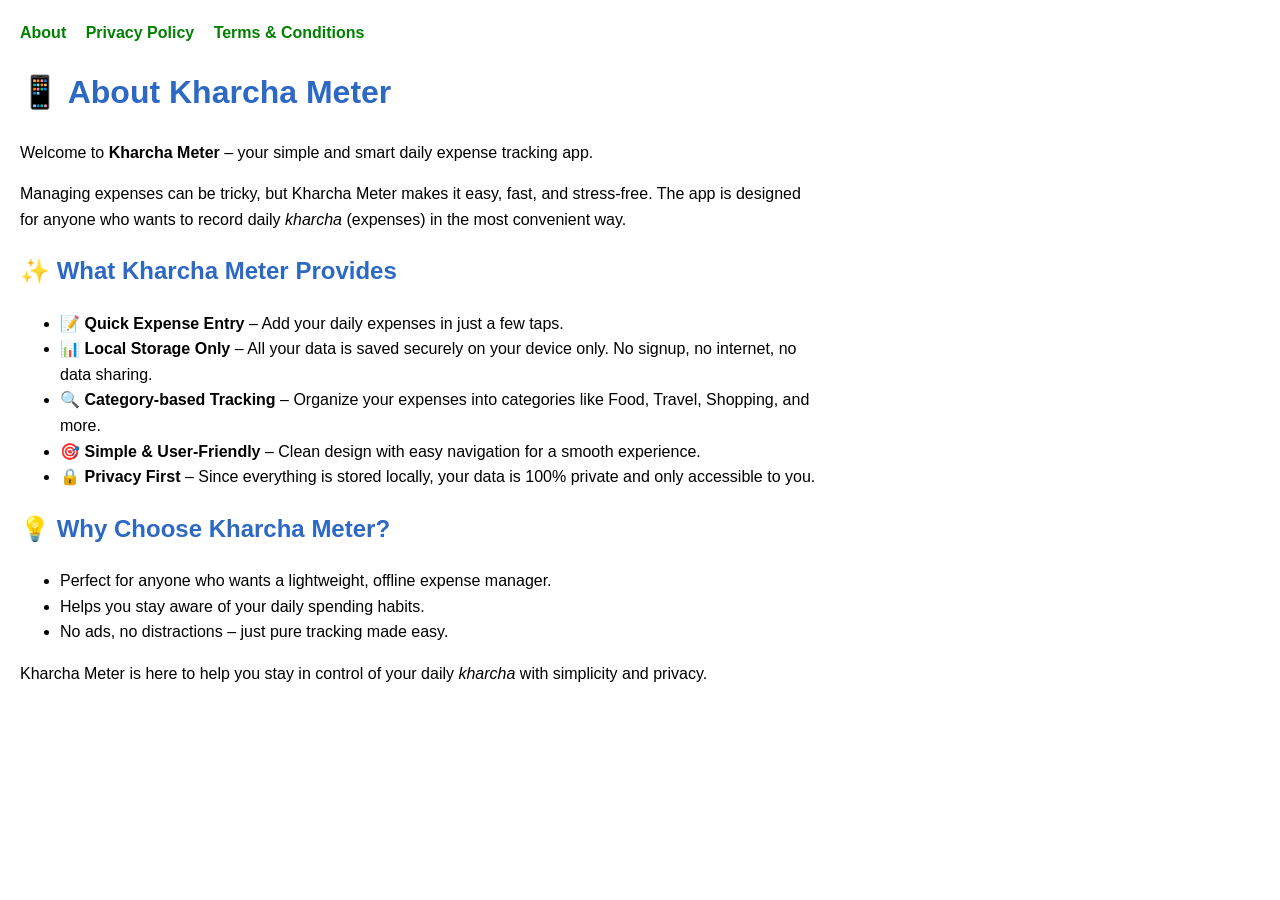
==== index.html @ 0d36315b "Create index.html add content" ====
<!DOCTYPE html>
<html lang="en">
<head>
  <meta charset="UTF-8">
  <meta name="viewport" content="width=device-width, initial-scale=1.0">
  <title>About - Kharcha Meter</title>
  <style>
    body { font-family: Arial, sans-serif; line-height: 1.6; margin: 20px; max-width: 800px; }
    h1, h2, h3 { color: #2D68C4; }
    nav a { margin-right: 15px; text-decoration: none; color: #008000; font-weight: bold; }
    nav a:hover { text-decoration: underline; }
  </style>
</head>
<body>
  <nav>
    <a href="index.html">About</a>
    <a href="privacy-policy.html">Privacy Policy</a>
    <a href="terms-and-conditions.html">Terms & Conditions</a>
  </nav>

  <h1>📱 About Kharcha Meter</h1>
  <p>Welcome to <b>Kharcha Meter</b> – your simple and smart daily expense tracking app.</p>
  <p>Managing expenses can be tricky, but Kharcha Meter makes it easy, fast, and stress-free. 
  The app is designed for anyone who wants to record daily <i>kharcha</i> (expenses) in the most convenient way.</p>

  <h2>✨ What Kharcha Meter Provides</h2>
  <ul>
    <li>📝 <b>Quick Expense Entry</b> – Add your daily expenses in just a few taps.</li>
    <li>📊 <b>Local Storage Only</b> – All your data is saved securely on your device only. No signup, no internet, no data sharing.</li>
    <li>🔍 <b>Category-based Tracking</b> – Organize your expenses into categories like Food, Travel, Shopping, and more.</li>
    <li>🎯 <b>Simple & User-Friendly</b> – Clean design with easy navigation for a smooth experience.</li>
    <li>🔒 <b>Privacy First</b> – Since everything is stored locally, your data is 100% private and only accessible to you.</li>
  </ul>

  <h2>💡 Why Choose Kharcha Meter?</h2>
  <ul>
    <li>Perfect for anyone who wants a lightweight, offline expense manager.</li>
    <li>Helps you stay aware of your daily spending habits.</li>
    <li>No ads, no distractions – just pure tracking made easy.</li>
  </ul>

  <p>Kharcha Meter is here to help you stay in control of your daily <i>kharcha</i> with simplicity and privacy.</p>
</body>
</html>
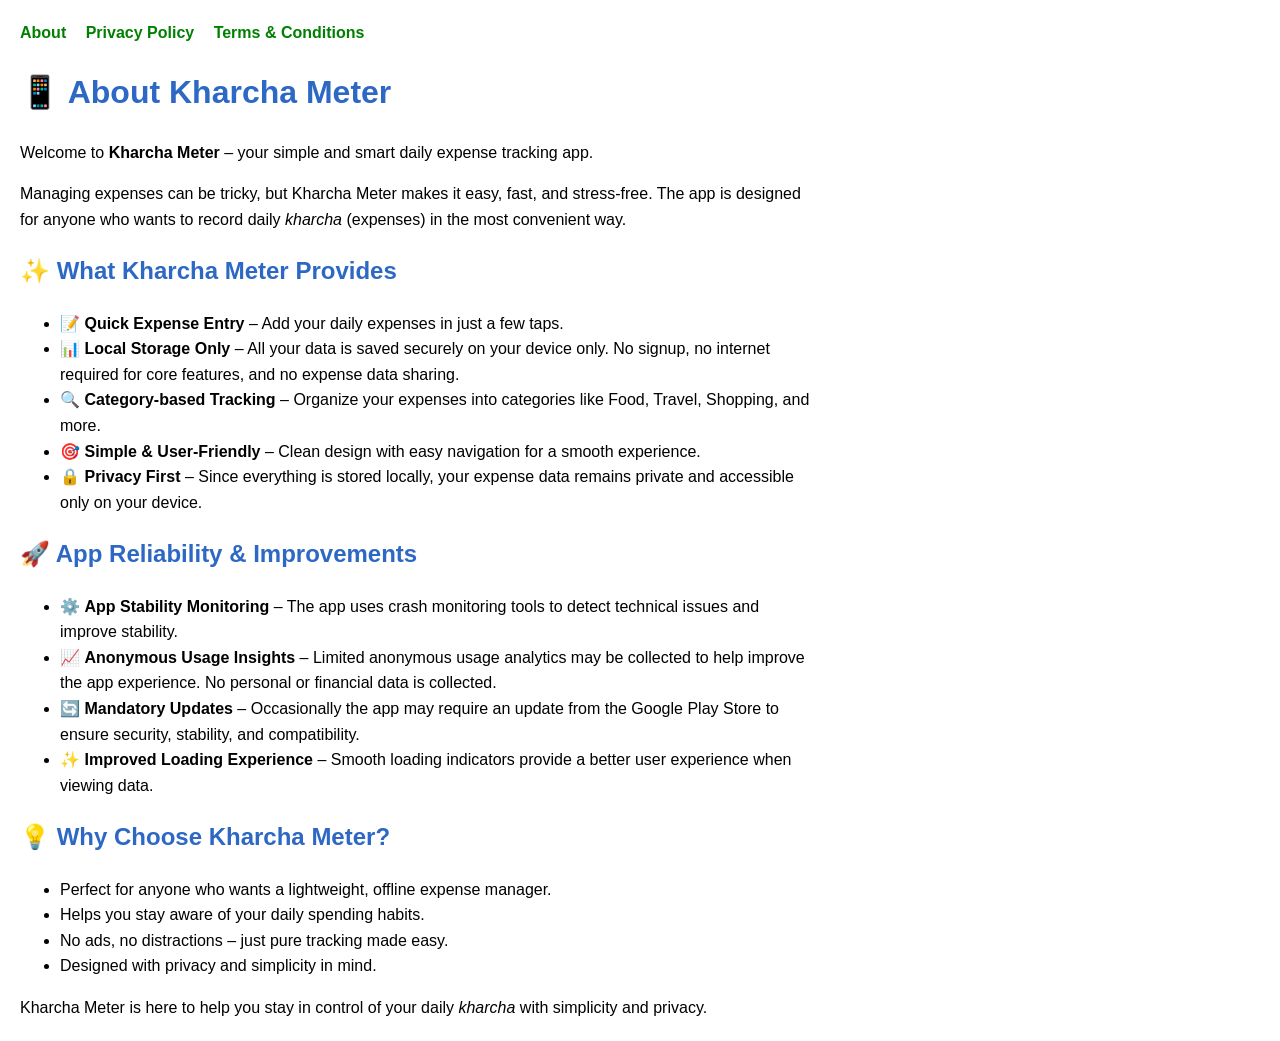
==== commit c68ec9f0: "Update index.html update analytics and monitaring content" ====
--- a/index.html
+++ b/index.html
@@ -26,10 +26,18 @@
   <h2>✨ What Kharcha Meter Provides</h2>
   <ul>
     <li>📝 <b>Quick Expense Entry</b> – Add your daily expenses in just a few taps.</li>
-    <li>📊 <b>Local Storage Only</b> – All your data is saved securely on your device only. No signup, no internet, no data sharing.</li>
+    <li>📊 <b>Local Storage Only</b> – All your data is saved securely on your device only. No signup, no internet required for core features, and no expense data sharing.</li>
     <li>🔍 <b>Category-based Tracking</b> – Organize your expenses into categories like Food, Travel, Shopping, and more.</li>
     <li>🎯 <b>Simple & User-Friendly</b> – Clean design with easy navigation for a smooth experience.</li>
-    <li>🔒 <b>Privacy First</b> – Since everything is stored locally, your data is 100% private and only accessible to you.</li>
+    <li>🔒 <b>Privacy First</b> – Since everything is stored locally, your expense data remains private and accessible only on your device.</li>
+  </ul>
+
+  <h2>🚀 App Reliability & Improvements</h2>
+  <ul>
+    <li>⚙️ <b>App Stability Monitoring</b> – The app uses crash monitoring tools to detect technical issues and improve stability.</li>
+    <li>📈 <b>Anonymous Usage Insights</b> – Limited anonymous usage analytics may be collected to help improve the app experience. No personal or financial data is collected.</li>
+    <li>🔄 <b>Mandatory Updates</b> – Occasionally the app may require an update from the Google Play Store to ensure security, stability, and compatibility.</li>
+    <li>✨ <b>Improved Loading Experience</b> – Smooth loading indicators provide a better user experience when viewing data.</li>
   </ul>
 
   <h2>💡 Why Choose Kharcha Meter?</h2>
@@ -37,6 +45,7 @@
     <li>Perfect for anyone who wants a lightweight, offline expense manager.</li>
     <li>Helps you stay aware of your daily spending habits.</li>
     <li>No ads, no distractions – just pure tracking made easy.</li>
+    <li>Designed with privacy and simplicity in mind.</li>
   </ul>
 
   <p>Kharcha Meter is here to help you stay in control of your daily <i>kharcha</i> with simplicity and privacy.</p>
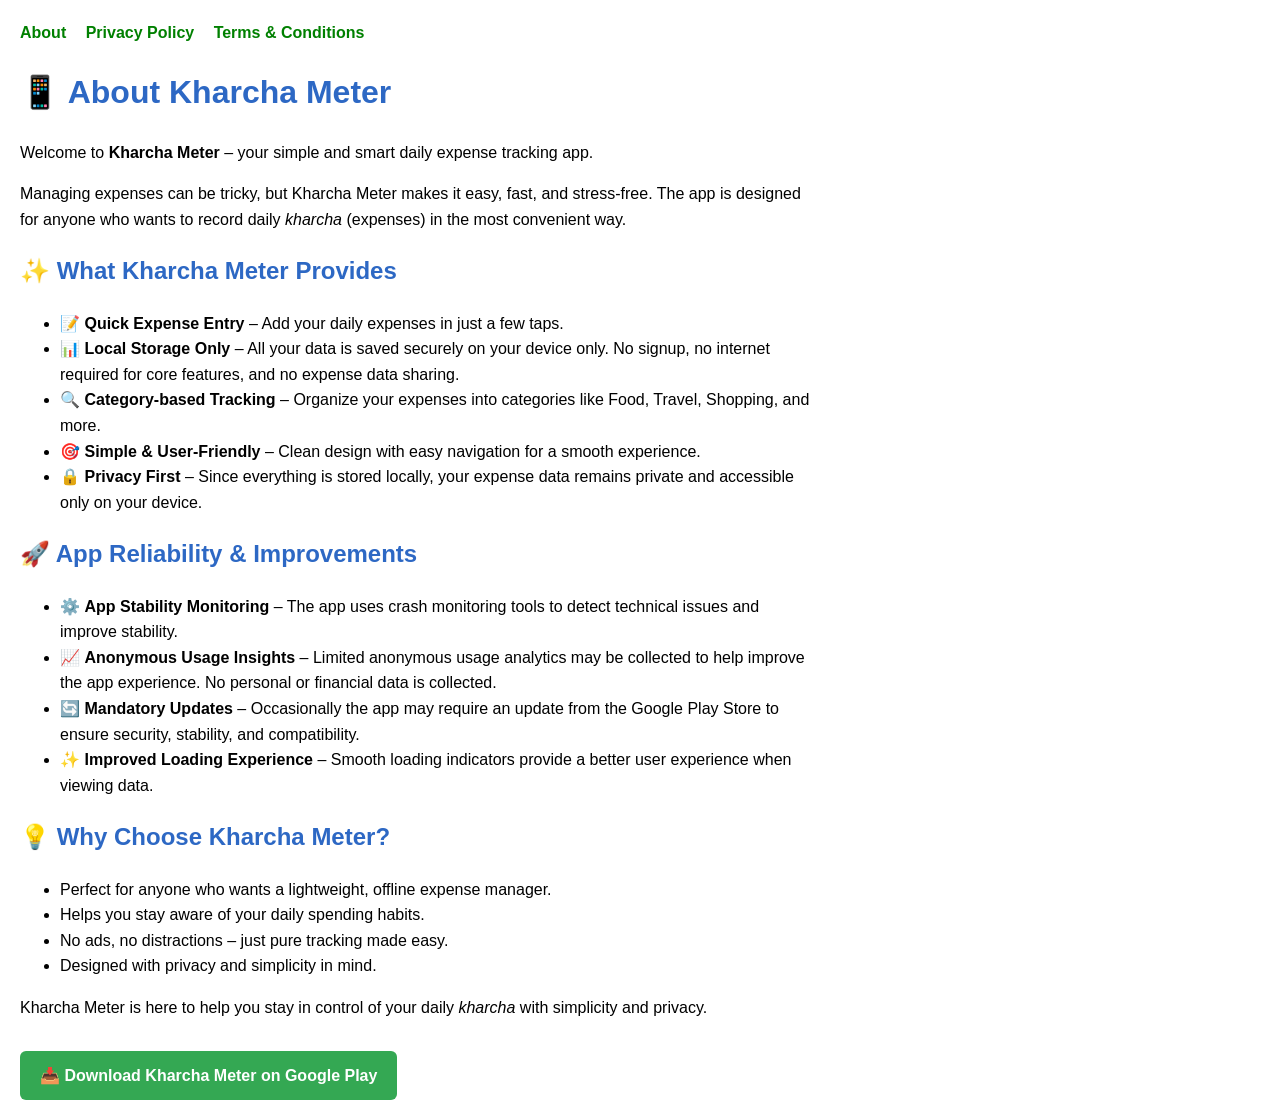
==== commit 9b1211ea: "feat: Add sitemap and enhance `index.html` with comprehensive SEO metadata, a mobile app schema, and" ====
--- a/index.html
+++ b/index.html
@@ -1,16 +1,100 @@
 <!DOCTYPE html>
 <html lang="en">
+
 <head>
   <meta charset="UTF-8">
   <meta name="viewport" content="width=device-width, initial-scale=1.0">
-  <title>About - Kharcha Meter</title>
+
+  <!-- SEO Title -->
+  <title>Kharcha Meter - Simple Daily Expense Tracker App</title>
+
+  <!-- SEO Meta Tags -->
+  <meta name="description"
+    content="Kharcha Meter is a simple and smart daily expense tracker app that helps you manage your kharcha easily. Track expenses offline with a lightweight and privacy-focused money manager.">
+
+  <meta name="keywords"
+    content="expense tracker app, daily expense tracker, kharcha meter, money manager app, offline expense tracker, kharcha tracker, expense manager android">
+
+  <meta name="robots" content="index, follow">
+
+  <!-- Canonical -->
+  <link rel="canonical" href="https://balkrishna-softwares.github.io/kharcha-meter-privacy-policy/index.html">
+
+  <!-- Open Graph (For WhatsApp / Facebook sharing) -->
+  <meta property="og:title" content="Kharcha Meter - Daily Expense Tracker App">
+  <meta property="og:description"
+    content="Track your daily kharcha easily with Kharcha Meter. A simple offline expense manager app designed for privacy and simplicity.">
+  <meta property="og:type" content="website">
+  <meta property="og:url" content="https://balkrishna-softwares.github.io/kharcha-meter-privacy-policy/index.html">
+
+  <!-- Twitter Card -->
+  <meta name="twitter:card" content="summary">
+  <meta name="twitter:title" content="Kharcha Meter - Daily Expense Tracker">
+  <meta name="twitter:description" content="Simple offline expense tracker app to manage daily kharcha easily.">
+
+  <!-- Mobile App Schema (Helps Google understand your app) -->
+  <script type="application/ld+json">
+  {
+    "@context": "https://schema.org",
+    "@type": "MobileApplication",
+    "name": "Kharcha Meter",
+    "applicationCategory": "FinanceApplication",
+    "operatingSystem": "Android",
+    "description": "Kharcha Meter is a simple daily expense tracker app that helps users manage their spending easily with offline storage and privacy-first design.",
+    "offers": {
+      "@type": "Offer",
+      "price": "0",
+      "priceCurrency": "USD"
+    }
+  }
+  </script>
+
   <style>
-    body { font-family: Arial, sans-serif; line-height: 1.6; margin: 20px; max-width: 800px; }
-    h1, h2, h3 { color: #2D68C4; }
-    nav a { margin-right: 15px; text-decoration: none; color: #008000; font-weight: bold; }
-    nav a:hover { text-decoration: underline; }
+    body {
+      font-family: Arial, sans-serif;
+      line-height: 1.6;
+      margin: 20px;
+      max-width: 800px;
+    }
+
+    h1,
+    h2,
+    h3 {
+      color: #2D68C4;
+    }
+
+    nav a {
+      margin-right: 15px;
+      text-decoration: none;
+      color: #008000;
+      font-weight: bold;
+    }
+
+    nav a:hover {
+      text-decoration: underline;
+    }
+
+    .download-section {
+      margin-top: 30px;
+    }
+
+    .playstore-btn {
+      display: inline-block;
+      background-color: #34A853;
+      color: white;
+      padding: 12px 20px;
+      font-size: 16px;
+      font-weight: bold;
+      text-decoration: none;
+      border-radius: 6px;
+    }
+
+    .playstore-btn:hover {
+      background-color: #2c8e46;
+    }
   </style>
 </head>
+
 <body>
   <nav>
     <a href="index.html">About</a>
@@ -19,25 +103,33 @@
   </nav>
 
   <h1>📱 About Kharcha Meter</h1>
+
   <p>Welcome to <b>Kharcha Meter</b> – your simple and smart daily expense tracking app.</p>
-  <p>Managing expenses can be tricky, but Kharcha Meter makes it easy, fast, and stress-free. 
-  The app is designed for anyone who wants to record daily <i>kharcha</i> (expenses) in the most convenient way.</p>
+  <p>Managing expenses can be tricky, but Kharcha Meter makes it easy, fast, and stress-free.
+    The app is designed for anyone who wants to record daily <i>kharcha</i> (expenses) in the most convenient way.</p>
 
   <h2>✨ What Kharcha Meter Provides</h2>
   <ul>
     <li>📝 <b>Quick Expense Entry</b> – Add your daily expenses in just a few taps.</li>
-    <li>📊 <b>Local Storage Only</b> – All your data is saved securely on your device only. No signup, no internet required for core features, and no expense data sharing.</li>
-    <li>🔍 <b>Category-based Tracking</b> – Organize your expenses into categories like Food, Travel, Shopping, and more.</li>
+    <li>📊 <b>Local Storage Only</b> – All your data is saved securely on your device only. No signup, no internet
+      required for core features, and no expense data sharing.</li>
+    <li>🔍 <b>Category-based Tracking</b> – Organize your expenses into categories like Food, Travel, Shopping, and
+      more.</li>
     <li>🎯 <b>Simple & User-Friendly</b> – Clean design with easy navigation for a smooth experience.</li>
-    <li>🔒 <b>Privacy First</b> – Since everything is stored locally, your expense data remains private and accessible only on your device.</li>
+    <li>🔒 <b>Privacy First</b> – Since everything is stored locally, your expense data remains private and accessible
+      only on your device.</li>
   </ul>
 
   <h2>🚀 App Reliability & Improvements</h2>
   <ul>
-    <li>⚙️ <b>App Stability Monitoring</b> – The app uses crash monitoring tools to detect technical issues and improve stability.</li>
-    <li>📈 <b>Anonymous Usage Insights</b> – Limited anonymous usage analytics may be collected to help improve the app experience. No personal or financial data is collected.</li>
-    <li>🔄 <b>Mandatory Updates</b> – Occasionally the app may require an update from the Google Play Store to ensure security, stability, and compatibility.</li>
-    <li>✨ <b>Improved Loading Experience</b> – Smooth loading indicators provide a better user experience when viewing data.</li>
+    <li>⚙️ <b>App Stability Monitoring</b> – The app uses crash monitoring tools to detect technical issues and improve
+      stability.</li>
+    <li>📈 <b>Anonymous Usage Insights</b> – Limited anonymous usage analytics may be collected to help improve the app
+      experience. No personal or financial data is collected.</li>
+    <li>🔄 <b>Mandatory Updates</b> – Occasionally the app may require an update from the Google Play Store to ensure
+      security, stability, and compatibility.</li>
+    <li>✨ <b>Improved Loading Experience</b> – Smooth loading indicators provide a better user experience when viewing
+      data.</li>
   </ul>
 
   <h2>💡 Why Choose Kharcha Meter?</h2>
@@ -49,5 +141,13 @@
   </ul>
 
   <p>Kharcha Meter is here to help you stay in control of your daily <i>kharcha</i> with simplicity and privacy.</p>
+
+  <div class="download-section">
+    <a href="https://play.google.com/store/apps/details?id=com.kharchameter.balkrishna" target="_blank"
+      class="playstore-btn">
+      📥 Download Kharcha Meter on Google Play
+    </a>
+  </div>
 </body>
-</html>
+
+</html>
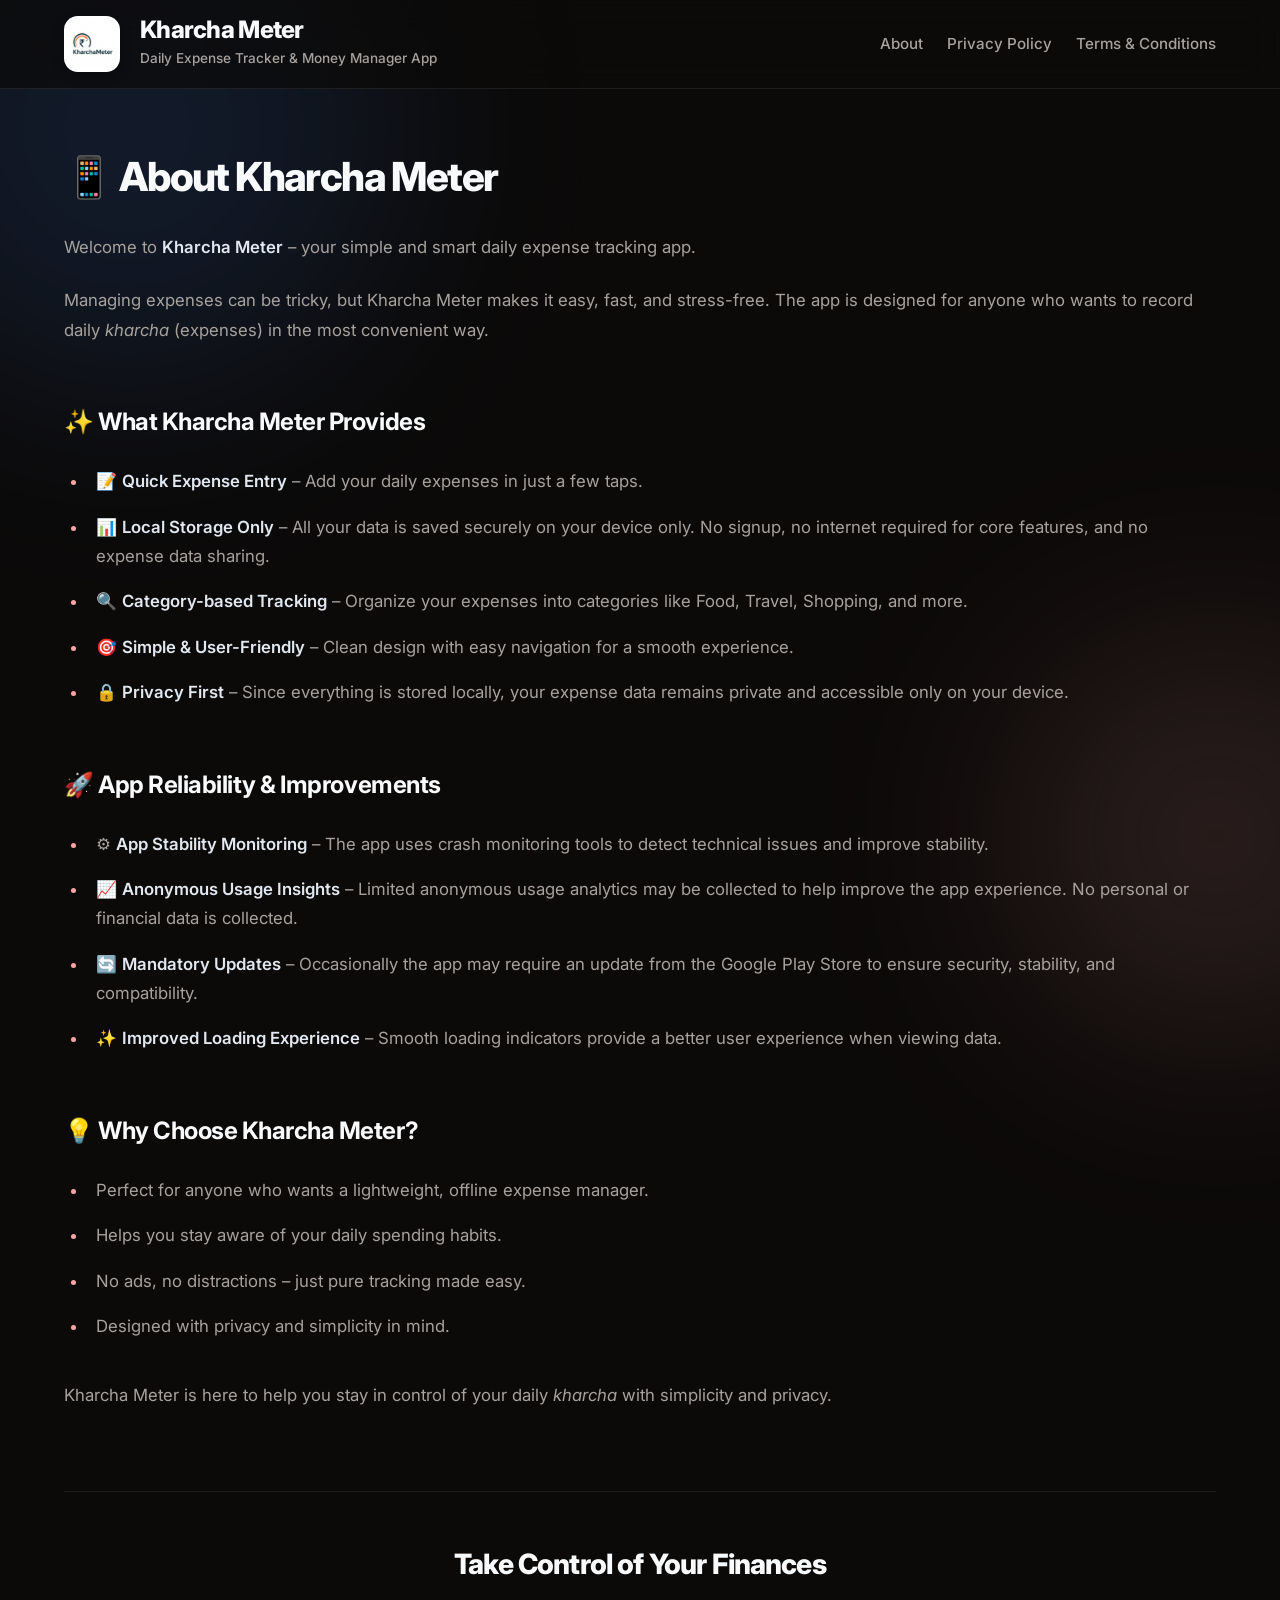
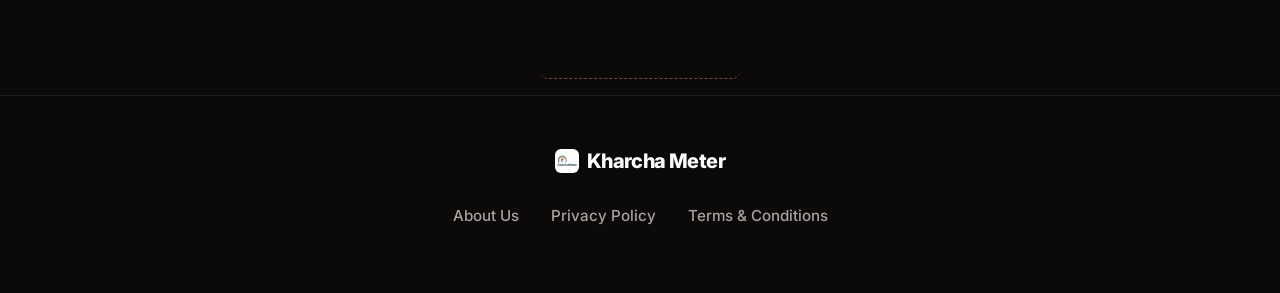
==== commit 59110820: "feat: Implement a modern, responsive website design with external CSS, a new header/footer, app logo" ====
--- a/index.html
+++ b/index.html
@@ -49,58 +49,38 @@
   }
   </script>
 
-  <style>
-    body {
-      font-family: Arial, sans-serif;
-      line-height: 1.6;
-      margin: 20px;
-      max-width: 800px;
-    }
-
-    h1,
-    h2,
-    h3 {
-      color: #2D68C4;
-    }
-
-    nav a {
-      margin-right: 15px;
-      text-decoration: none;
-      color: #008000;
-      font-weight: bold;
-    }
-
-    nav a:hover {
-      text-decoration: underline;
-    }
-
-    .download-section {
-      margin-top: 30px;
-    }
-
-    .playstore-btn {
-      display: inline-block;
-      background-color: #34A853;
-      color: white;
-      padding: 12px 20px;
-      font-size: 16px;
-      font-weight: bold;
-      text-decoration: none;
-      border-radius: 6px;
-    }
-
-    .playstore-btn:hover {
-      background-color: #2c8e46;
-    }
-  </style>
+  <link rel="preconnect" href="https://fonts.googleapis.com">
+  <link rel="preconnect" href="https://fonts.gstatic.com" crossorigin>
+  <link href="https://fonts.googleapis.com/css2?family=Inter:wght@400;500;600;700&display=swap" rel="stylesheet">
+  <link rel="icon" type="image/png" href="assets/app-logo.png">
+  <link rel="stylesheet" href="css/styles.css">
 </head>
 
 <body>
-  <nav>
-    <a href="index.html">About</a>
-    <a href="privacy-policy.html">Privacy Policy</a>
-    <a href="terms-and-conditions.html">Terms & Conditions</a>
-  </nav>
+  <header class="app-header">
+    <div class="header-container">
+      <div class="header-logo-section">
+        <img src="assets/app-logo.png" alt="Kharcha Meter Logo" class="app-logo">
+        <div class="header-text">
+          <div class="app-title">Kharcha Meter</div>
+          <div class="app-subtitle">Daily Expense Tracker & Money Manager App</div>
+        </div>
+      </div>
+      <div class="menu-toggle" onclick="this.classList.toggle('active'); document.querySelector('.header-nav').classList.toggle('active')">
+        <span></span>
+        <span></span>
+        <span></span>
+      </div>
+      <nav class="header-nav">
+        <a href="index.html">About</a>
+        <a href="privacy-policy.html">Privacy Policy</a>
+        <a href="terms-and-conditions.html">Terms & Conditions</a>
+      </nav>
+    </div>
+  </header>
+
+  <main class="main-content">
+    <div class="legal-content">
 
   <h1>📱 About Kharcha Meter</h1>
 
@@ -148,6 +128,19 @@
       📥 Download Kharcha Meter on Google Play
     </a>
   </div>
+    </div>
+  </main>
+
+  <footer class="app-footer">
+    <div class="footer-container">
+      <div class="footer-brand">Kharcha Meter</div>
+      <div class="footer-links">
+        <a href="index.html">About Us</a>
+        <a href="privacy-policy.html">Privacy Policy</a>
+        <a href="terms-and-conditions.html">Terms & Conditions</a>
+      </div>
+    </div>
+  </footer>
 </body>
 
 </html>
--- a/css/styles.css
+++ b/css/styles.css
@@ -0,0 +1,475 @@
+/* Base Reset */
+* {
+  box-sizing: border-box;
+  margin: 0;
+  padding: 0;
+}
+
+:root {
+  --bg-color: #0c0a09; /* Very deep charcoal/black */
+  --card-bg: #1c1917; /* Slightly lighter than bg */
+  --card-border: rgba(255, 255, 255, 0.08); /* Faint glow border */
+  --text-primary: #f8fafc;
+  --text-secondary: #a8a29e;
+  --accent-color: #fca5a5; /* Soft peach/coral, like paisa-tracker */
+  --accent-hover: #f87171;
+  
+  --font-family: 'Inter', system-ui, -apple-system, sans-serif;
+}
+
+body {
+  font-family: var(--font-family);
+  background-color: var(--bg-color);
+  color: var(--text-primary);
+  line-height: 1.75; /* Generous line height for readability */
+  -webkit-font-smoothing: antialiased;
+  min-height: 100vh;
+  position: relative;
+  overflow-x: hidden;
+}
+
+/* Subtle glowing background orbs to mimic paisa-tracker's depth */
+body::before, body::after {
+  content: "";
+  position: fixed;
+  border-radius: 50%;
+  filter: blur(120px);
+  z-index: -1;
+  pointer-events: none;
+  opacity: 0.15;
+}
+
+body::before {
+  top: -10vw;
+  left: -10vw;
+  width: 40vw;
+  height: 40vw;
+  background-color: #3b82f6; /* Soft blue glow */
+}
+
+body::after {
+  bottom: -10vw;
+  right: -10vw;
+  width: 30vw;
+  height: 30vw;
+  background-color: var(--accent-color); /* Peach glow */
+}
+
+
+/* Header - Modern Glassmorphism */
+.app-header {
+  background-color: rgba(12, 10, 9, 0.7);
+  backdrop-filter: blur(16px);
+  -webkit-backdrop-filter: blur(16px);
+  border-bottom: 1px solid var(--card-border);
+  padding: 1rem 0;
+  position: sticky;
+  top: 0;
+  z-index: 100;
+}
+
+.header-container {
+  max-width: 1200px;
+  margin: 0 auto;
+  padding: 0 1.5rem;
+  display: flex;
+  align-items: center;
+  justify-content: space-between; /* Space out logo and nav */
+}
+
+.header-logo-section {
+  display: flex;
+  align-items: center;
+  gap: 1.25rem;
+}
+
+.menu-toggle {
+  display: none;
+  flex-direction: column;
+  justify-content: space-between;
+  width: 28px;
+  height: 20px;
+  cursor: pointer;
+  z-index: 101;
+}
+
+.menu-toggle span {
+  display: block;
+  height: 2px;
+  width: 100%;
+  background-color: var(--text-primary);
+  transition: all 0.3s cubic-bezier(0.4, 0, 0.2, 1);
+}
+
+/* Desktop Nav inside Header */
+.header-nav {
+  display: flex;
+  gap: 1.5rem;
+  align-items: center;
+}
+
+.header-nav a {
+  color: var(--text-secondary);
+  text-decoration: none;
+  font-weight: 500;
+  transition: color 0.2s;
+  font-size: 0.95rem;
+  padding: 0.5rem 0;
+}
+
+.header-nav a:hover {
+  color: var(--text-primary);
+}
+
+/* Updated Logo matching image 1 */
+.app-logo {
+  width: 56px;
+  height: 56px;
+  border-radius: 14px; /* Squircle */
+  object-fit: cover;
+  background-color: #ffffff; /* White background for logo */
+  box-shadow: 0 4px 12px rgba(0, 0, 0, 0.3), inset 0 0 0 1px rgba(255,255,255,0.1); 
+  padding: 3px;
+  transition: transform 0.3s cubic-bezier(0.2, 0.8, 0.2, 1);
+}
+
+.app-logo:hover {
+  transform: translateY(-2px) scale(1.05);
+}
+
+.header-text {
+  display: flex;
+  flex-direction: column;
+  justify-content: center;
+}
+
+.app-title {
+  font-size: 1.5rem;
+  font-weight: 800;
+  color: var(--text-primary);
+  letter-spacing: -0.03em;
+  line-height: 1.1;
+}
+
+.app-subtitle {
+  font-size: 0.85rem;
+  font-weight: 500;
+  color: var(--text-secondary);
+  margin-top: 4px;
+}
+
+/* Top Navigation in Header (moved from inside card for a modern layout) */
+/* Because we can't change HTML, we will rely on the nav inside the card, 
+   but we will style it to look very modern. */
+
+
+/* Main Content Card (The dark sleek container) */
+.main-content {
+  max-width: 1200px; /* Constrained width like paisa-tracker */
+  margin: 2rem auto 0; /* Reduced to 0 at bottom */
+  padding: 0 1.5rem;
+  width: 100%;
+}
+
+.legal-content {
+  background-color: transparent;
+  border-radius: 0;
+  padding: 1rem 0 1rem; /* Reduced bottom padding from 4rem to 1rem */
+  box-shadow: none;
+  border: none;
+  position: relative;
+  word-wrap: break-word;
+  overflow-wrap: break-word;
+}
+
+/* Subtle gradient edge on the card */
+.legal-content::before {
+  display: none;
+}
+
+
+/* Legal Content Typography */
+.legal-content h1 {
+  font-size: 2.5rem; /* punchy headings */
+  font-weight: 800;
+  color: var(--text-primary);
+  margin-top: 1rem;
+  margin-bottom: 2rem;
+  letter-spacing: -0.04em;
+  line-height: 1.2;
+}
+
+/* For the specific privacy/terms headings to look more dynamic */
+.legal-content h1 b {
+  color: var(--accent-color);
+  font-weight: 800;
+}
+
+.legal-content h2 {
+  font-size: 1.5rem;
+  font-weight: 700;
+  color: var(--text-primary);
+  margin-top: 3.5rem; /* Generous vertical rhythm */
+  margin-bottom: 1.5rem;
+  letter-spacing: -0.02em;
+}
+
+.legal-content p {
+  margin-bottom: 1.5rem;
+  color: var(--text-secondary);
+  font-size: 1.05rem;
+}
+
+/* Bold text inside p tags should pop more */
+.legal-content p b, .legal-content li b {
+  color: #e2e8f0;
+  font-weight: 600;
+}
+
+.legal-content ul, .legal-content ol {
+  margin-bottom: 2.5rem;
+  padding-left: 1.5rem;
+  color: var(--text-secondary);
+  font-size: 1.05rem;
+}
+
+.legal-content li {
+  margin-bottom: 1rem;
+  padding-left: 0.5rem;
+}
+
+.legal-content li::marker {
+  color: var(--accent-color);
+}
+
+.legal-content a {
+  color: var(--accent-color);
+  text-decoration: none;
+  font-weight: 500;
+  transition: color 0.2s;
+  border-bottom: 1px dashed rgba(252, 165, 165, 0.4);
+}
+
+.legal-content a:hover {
+  color: var(--accent-hover);
+  border-bottom-style: solid;
+}
+
+
+/* Download Section - Image 2 matching */
+.legal-content .download-section {
+  margin-top: 5rem;
+  text-align: center;
+  padding-top: 3rem;
+  border-top: 1px solid var(--card-border);
+  display: flex;
+  justify-content: center;
+  flex-direction: column;
+  align-items: center;
+  gap: 1rem;
+}
+
+/* Optional text above download button, generated via pseudo-element 
+   since we can't change HTML text */
+.legal-content .download-section::before {
+  content: "Take Control of Your Finances";
+  font-size: 1.75rem;
+  font-weight: 800;
+  color: var(--text-primary);
+  letter-spacing: -0.03em;
+  margin-bottom: 1rem;
+}
+
+/* Replaces old green button with the sleek Google Play icon (Image 2) */
+.legal-content .playstore-btn {
+  display: inline-block;
+  width: 200px; /* Slightly smaller for elegance */
+  height: 58px;
+  /* Premium official SVGs for crisp text */
+  background-image: url('https://upload.wikimedia.org/wikipedia/commons/7/78/Google_Play_Store_badge_EN.svg');
+  background-size: contain;
+  background-repeat: no-repeat;
+  background-position: center;
+  
+  /* Hide the old text, keep it accessible */
+  color: transparent !important;
+  text-indent: -9999px;
+  overflow: hidden;
+  white-space: nowrap;
+  
+  /* Reset previous styling */
+  background-color: transparent;
+  padding: 0;
+  border-radius: 8px; /* For the focus state */
+  box-shadow: none;
+  transition: transform 0.25s cubic-bezier(0.2, 0.8, 0.2, 1), filter 0.25s;
+}
+
+.legal-content .playstore-btn:hover {
+  transform: translateY(-2px);
+  filter: brightness(1.1);
+  border-bottom: none; /* remove global link border hover */
+}
+
+
+/* Footer strictly minimal like modern apps */
+.app-footer {
+  background-color: transparent;
+  padding: 3rem 0 4rem;
+  border-top: 1px solid var(--card-border);
+  margin-top: 0; /* Removed massive 6rem margin pulling footer way down */
+}
+
+.footer-container {
+  max-width: 1200px;
+  margin: 0 auto;
+  padding: 0 1.5rem;
+  display: flex;
+  flex-direction: column;
+  align-items: center;
+  gap: 1.5rem;
+}
+
+.footer-brand {
+  font-weight: 800;
+  color: var(--text-primary);
+  font-size: 1.25rem;
+  letter-spacing: -0.03em;
+  display: flex;
+  align-items: center;
+  gap: 0.5rem;
+}
+
+/* Adding tiny logo to footer via CSS to look premium */
+.footer-brand::before {
+  content: "";
+  display: inline-block;
+  width: 24px;
+  height: 24px;
+  background-color: #fff;
+  border-radius: 6px;
+  background-image: url('../assets/app-logo.png'); /* Assume they supply it later */
+  background-size: cover;
+}
+
+.footer-links {
+  display: flex;
+  flex-wrap: wrap;
+  gap: 2rem;
+  justify-content: center;
+}
+
+.footer-links a {
+  color: var(--text-secondary);
+  text-decoration: none;
+  font-size: 0.95rem;
+  font-weight: 500;
+  transition: color 0.2s;
+}
+
+.footer-links a:hover {
+  color: var(--text-primary);
+}
+
+
+/* Responsive Adjustments */
+@media (max-width: 768px) {
+  .legal-content {
+    padding: 1rem 0 1rem;
+    border-radius: 0;
+  }
+  
+  .legal-content h1 {
+    font-size: 1.75rem;
+  }
+  
+  .legal-content h2 {
+    font-size: 1.35rem;
+    margin-top: 2.5rem;
+  }
+
+  .legal-content p, .legal-content ul, .legal-content ol {
+    font-size: 1rem;
+  }
+  
+  .app-title {
+    font-size: 1.25rem;
+  }
+
+  .app-subtitle {
+    font-size: 0.8rem;
+  }
+  
+  /* Mobile Menu Styles */
+  .menu-toggle {
+    display: flex;
+  }
+
+  .header-nav {
+    display: none;
+    position: absolute;
+    top: 100%;
+    left: 0;
+    width: 100%;
+    background-color: var(--card-bg); /* Opaque background */
+    border-top: 1px solid var(--card-border);
+    border-bottom: 1px solid var(--card-border);
+    flex-direction: column;
+    padding: 1.5rem;
+    gap: 0;
+    box-shadow: 0 10px 25px -5px rgba(0, 0, 0, 0.5);
+    z-index: 100;
+  }
+
+  .header-nav.active {
+    display: flex;
+  }
+  
+  .header-nav a {
+    padding: 1rem 0;
+    border-bottom: 1px solid rgba(255, 255, 255, 0.05);
+    text-align: left;
+    font-size: 1.1rem;
+    font-weight: 600;
+    color: var(--text-primary);
+  }
+
+  .header-nav a:last-child {
+    border-bottom: none;
+    padding-bottom: 0;
+  }
+
+  /* Hamburger Menu Animation */
+  .menu-toggle.active span:nth-child(1) {
+    transform: translateY(9px) rotate(45deg);
+  }
+  .menu-toggle.active span:nth-child(2) {
+    opacity: 0;
+  }
+  .menu-toggle.active span:nth-child(3) {
+    transform: translateY(-9px) rotate(-45deg);
+  }
+  
+  .legal-content .download-section::before {
+    font-size: 1.5rem;
+  }
+  
+  .legal-content img, .legal-content table, .legal-content code {
+    max-width: 100%;
+    height: auto;
+  }
+}
+
+@media (max-width: 480px) {
+  .app-logo {
+    width: 44px;
+    height: 44px;
+    border-radius: 10px;
+  }
+  .app-title {
+    font-size: 1.15rem;
+  }
+  .header-container {
+    gap: 0.75rem;
+  }
+}
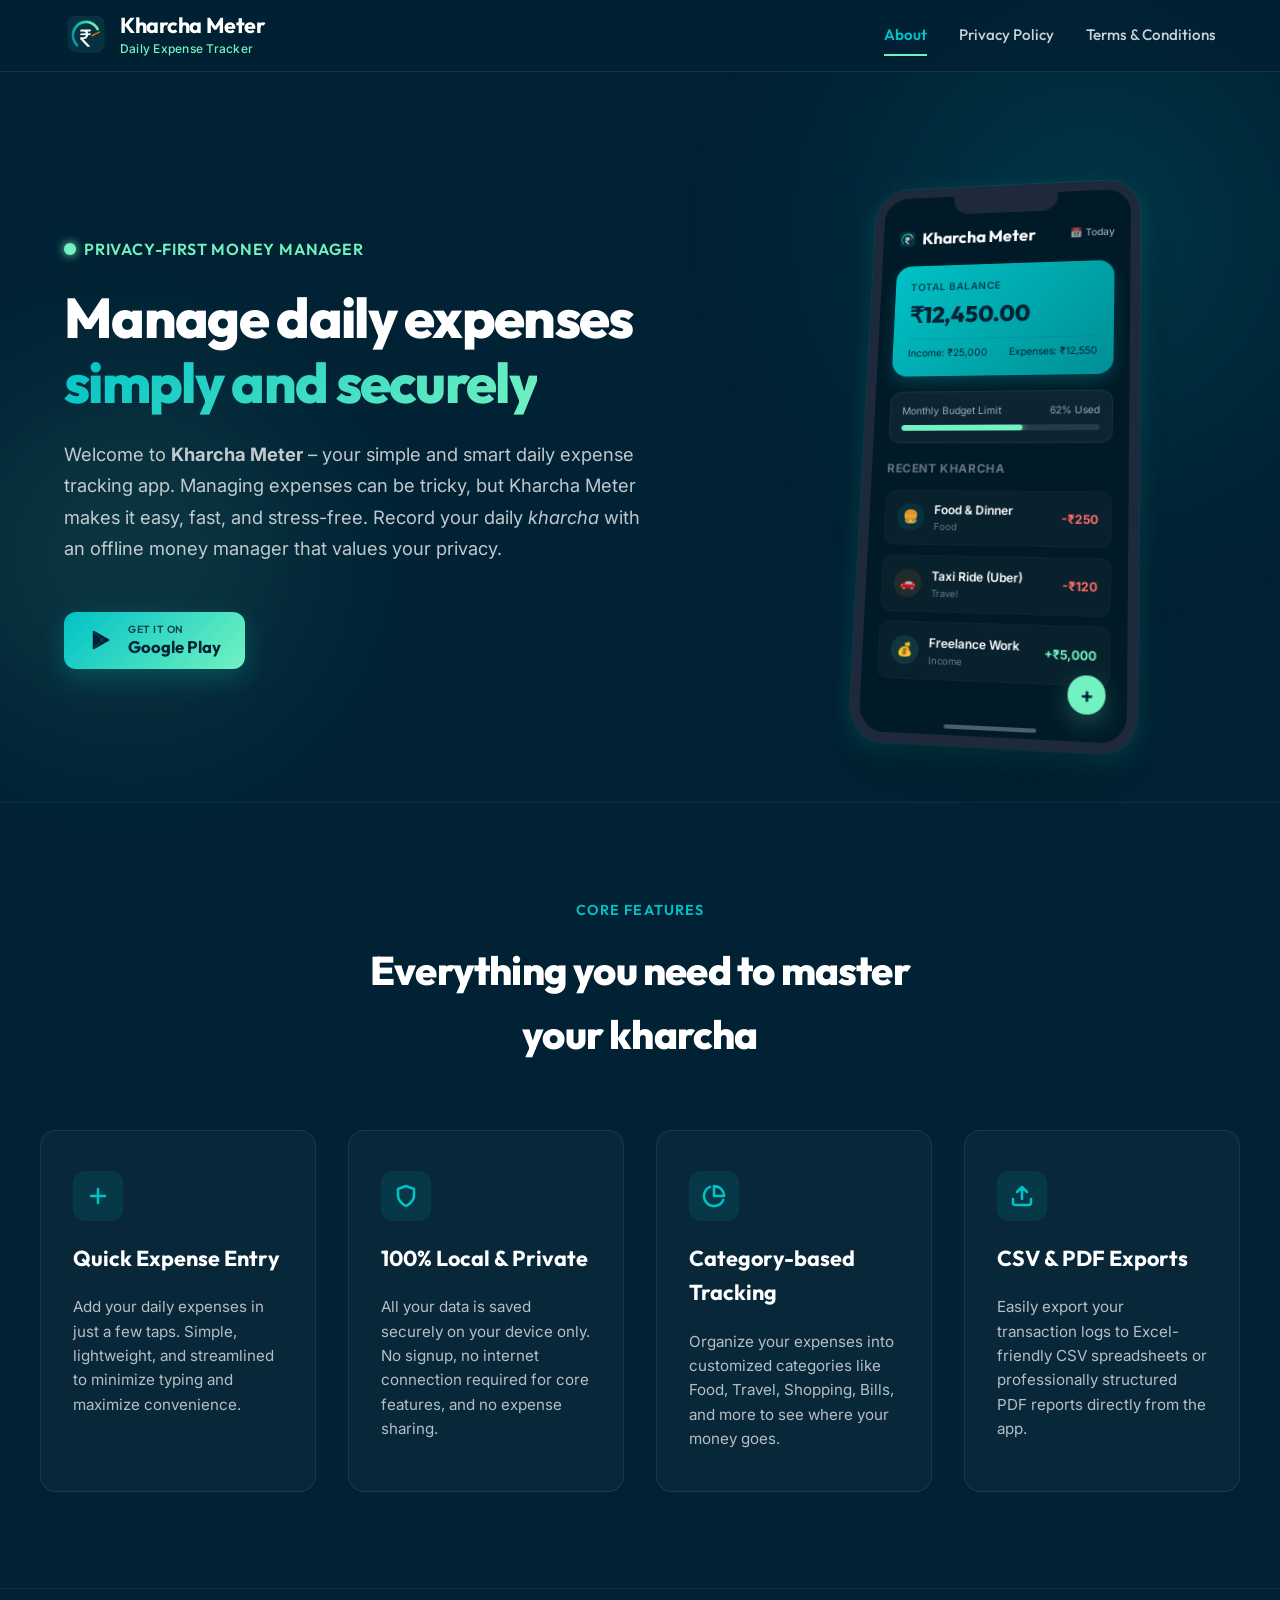
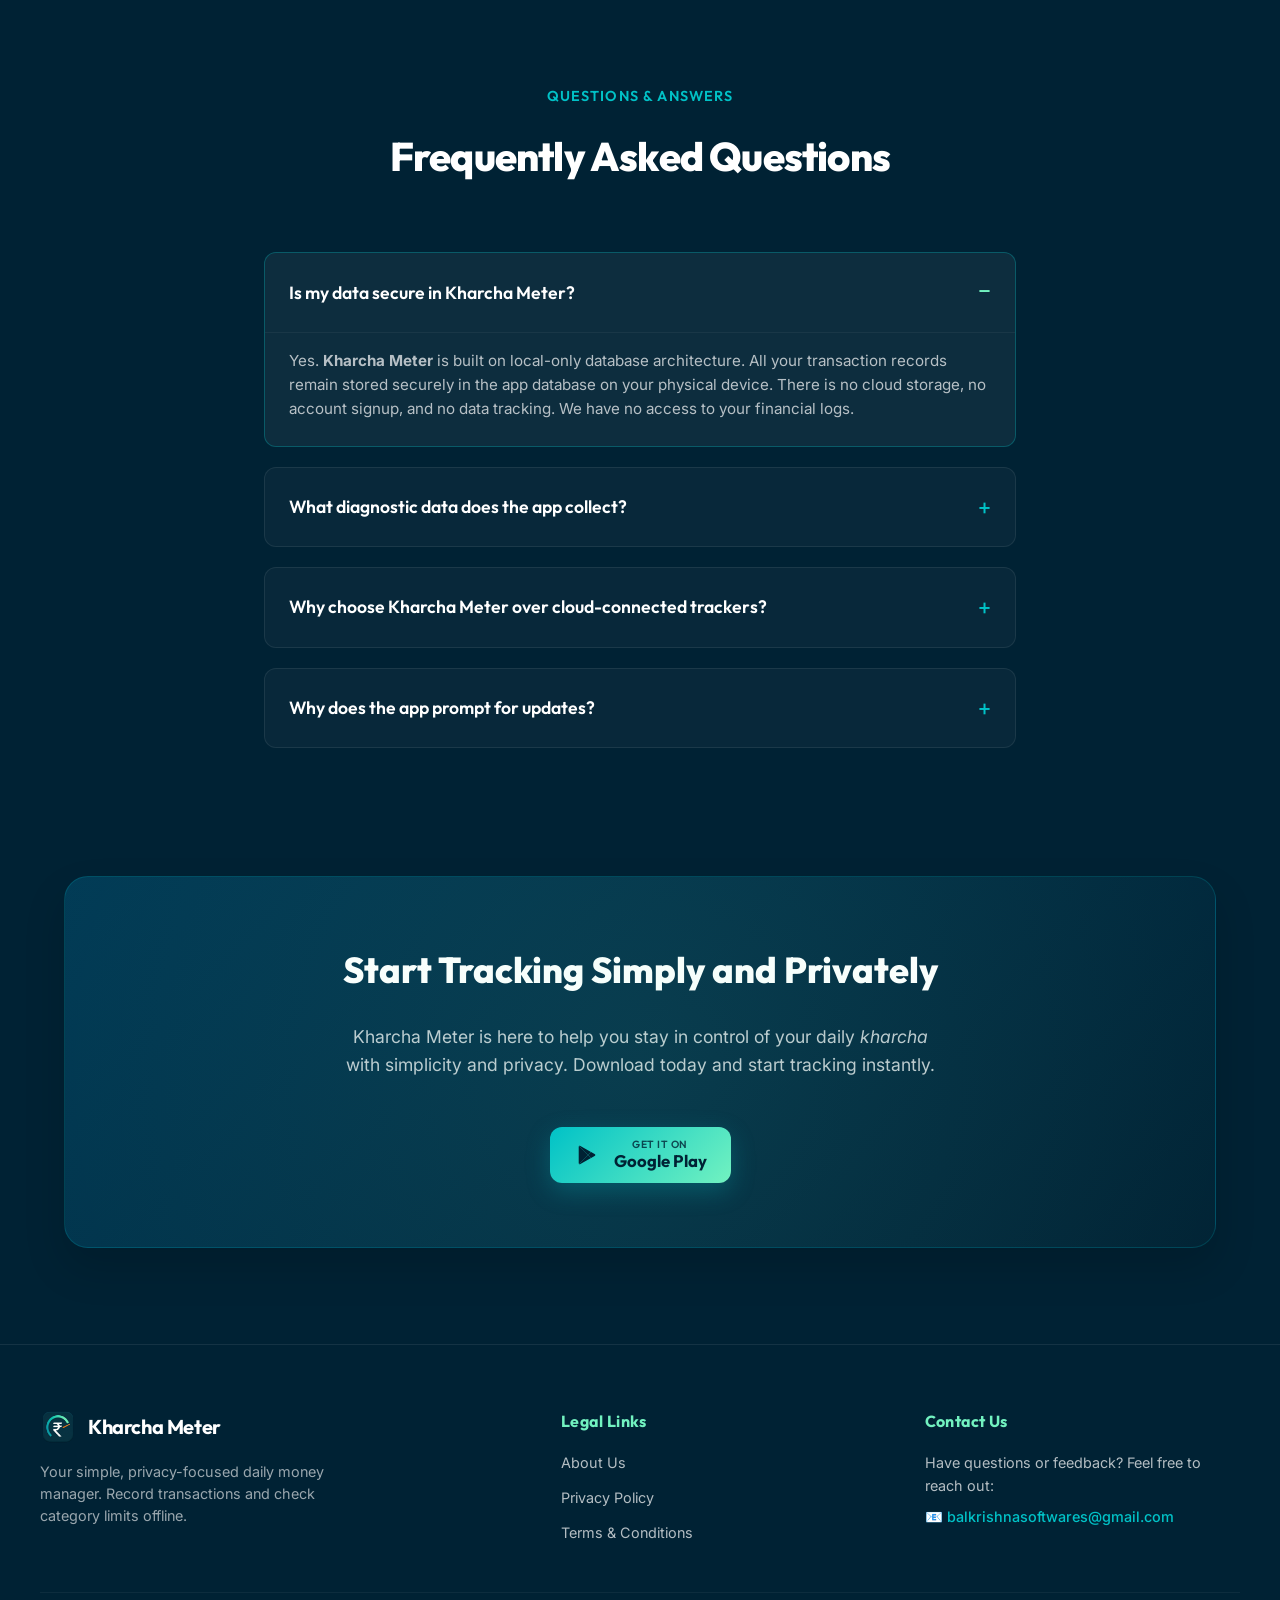
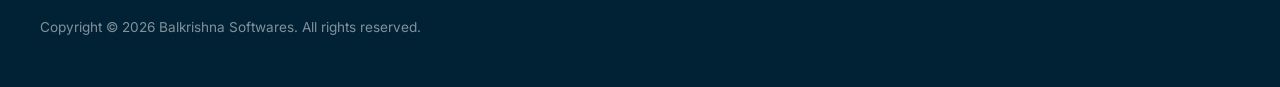
==== commit eb545099: "style: redesign pages with glassmorphism layout and update assets - Apply modern glassmorphism desig" ====
--- a/index.html
+++ b/index.html
@@ -51,94 +51,304 @@
 
   <link rel="preconnect" href="https://fonts.googleapis.com">
   <link rel="preconnect" href="https://fonts.gstatic.com" crossorigin>
-  <link href="https://fonts.googleapis.com/css2?family=Inter:wght@400;500;600;700&display=swap" rel="stylesheet">
-  <link rel="icon" type="image/png" href="assets/app-logo.png">
+  <link rel="icon" type="image/x-icon" href="assets/favicon.ico">
   <link rel="stylesheet" href="css/styles.css">
 </head>
 
 <body>
+  <!-- Glowing Background Effects -->
+  <div class="bg-glow-container">
+    <div class="bg-glow-1"></div>
+    <div class="bg-glow-2"></div>
+  </div>
+
   <header class="app-header">
     <div class="header-container">
-      <div class="header-logo-section">
+      <a href="index.html" class="header-logo-section">
         <img src="assets/app-logo.png" alt="Kharcha Meter Logo" class="app-logo">
         <div class="header-text">
           <div class="app-title">Kharcha Meter</div>
-          <div class="app-subtitle">Daily Expense Tracker & Money Manager App</div>
-        </div>
-      </div>
+          <div class="app-subtitle">Daily Expense Tracker</div>
+        </div>
+      </a>
       <div class="menu-toggle" onclick="this.classList.toggle('active'); document.querySelector('.header-nav').classList.toggle('active')">
         <span></span>
         <span></span>
         <span></span>
       </div>
       <nav class="header-nav">
-        <a href="index.html">About</a>
+        <a href="index.html" class="active-link">About</a>
         <a href="privacy-policy.html">Privacy Policy</a>
         <a href="terms-and-conditions.html">Terms & Conditions</a>
       </nav>
     </div>
   </header>
 
-  <main class="main-content">
-    <div class="legal-content">
-
-  <h1>📱 About Kharcha Meter</h1>
-
-  <p>Welcome to <b>Kharcha Meter</b> – your simple and smart daily expense tracking app.</p>
-  <p>Managing expenses can be tricky, but Kharcha Meter makes it easy, fast, and stress-free.
-    The app is designed for anyone who wants to record daily <i>kharcha</i> (expenses) in the most convenient way.</p>
-
-  <h2>✨ What Kharcha Meter Provides</h2>
-  <ul>
-    <li>📝 <b>Quick Expense Entry</b> – Add your daily expenses in just a few taps.</li>
-    <li>📊 <b>Local Storage Only</b> – All your data is saved securely on your device only. No signup, no internet
-      required for core features, and no expense data sharing.</li>
-    <li>🔍 <b>Category-based Tracking</b> – Organize your expenses into categories like Food, Travel, Shopping, and
-      more.</li>
-    <li>🎯 <b>Simple & User-Friendly</b> – Clean design with easy navigation for a smooth experience.</li>
-    <li>🔒 <b>Privacy First</b> – Since everything is stored locally, your expense data remains private and accessible
-      only on your device.</li>
-  </ul>
-
-  <h2>🚀 App Reliability & Improvements</h2>
-  <ul>
-    <li>⚙️ <b>App Stability Monitoring</b> – The app uses crash monitoring tools to detect technical issues and improve
-      stability.</li>
-    <li>📈 <b>Anonymous Usage Insights</b> – Limited anonymous usage analytics may be collected to help improve the app
-      experience. No personal or financial data is collected.</li>
-    <li>🔄 <b>Mandatory Updates</b> – Occasionally the app may require an update from the Google Play Store to ensure
-      security, stability, and compatibility.</li>
-    <li>✨ <b>Improved Loading Experience</b> – Smooth loading indicators provide a better user experience when viewing
-      data.</li>
-  </ul>
-
-  <h2>💡 Why Choose Kharcha Meter?</h2>
-  <ul>
-    <li>Perfect for anyone who wants a lightweight, offline expense manager.</li>
-    <li>Helps you stay aware of your daily spending habits.</li>
-    <li>No ads, no distractions – just pure tracking made easy.</li>
-    <li>Designed with privacy and simplicity in mind.</li>
-  </ul>
-
-  <p>Kharcha Meter is here to help you stay in control of your daily <i>kharcha</i> with simplicity and privacy.</p>
-
-  <div class="download-section">
-    <a href="https://play.google.com/store/apps/details?id=com.kharchameter.balkrishna" target="_blank"
-      class="playstore-btn">
-      📥 Download Kharcha Meter on Google Play
-    </a>
-  </div>
-    </div>
+  <main>
+    <!-- Hero Section -->
+    <section class="hero-section">
+      <div class="hero-content">
+        <div class="hero-tagline">Privacy-First Money Manager</div>
+        <h1 class="hero-title">Manage daily expenses <span>simply and securely</span></h1>
+        <p class="hero-description">
+          Welcome to <b>Kharcha Meter</b> – your simple and smart daily expense tracking app. 
+          Managing expenses can be tricky, but Kharcha Meter makes it easy, fast, and stress-free. 
+          Record your daily <i>kharcha</i> with an offline money manager that values your privacy.
+        </p>
+        <div class="download-badges">
+          <a href="https://play.google.com/store/apps/details?id=com.kharchameter.balkrishna" target="_blank" class="badge-btn primary-btn">
+            <!-- Inline Google Play SVG -->
+            <svg width="24" height="24" viewBox="0 0 24 24" fill="none" xmlns="http://www.w3.org/2000/svg" style="margin-right: 4px;">
+              <path d="M5.00016 3.09033C4.81016 3.28033 4.7002 3.61033 4.7002 4.02033V20.0003C4.7002 20.4103 4.81016 20.7303 5.00016 20.9203L5.07016 20.9803L14.0302 12.0203V11.9703L5.07016 3.01033L5.00016 3.09033Z" fill="currentColor"/>
+              <path d="M17.0002 14.9903L14.0302 12.0203L14.0302 11.9703L17.0002 9.00033L17.0802 9.05033L20.6002 11.0503C21.6002 11.6203 21.6002 12.3803 20.6002 12.9503L17.0802 14.9503L17.0002 14.9903Z" fill="currentColor"/>
+              <path d="M14.0302 12.0203L5.0002 20.9203C5.3002 21.2403 5.8102 21.2603 6.4002 20.9203L17.0002 14.9903L14.0302 12.0203Z" fill="currentColor"/>
+              <path d="M14.0302 11.9703L17.0002 9.00033L6.4002 3.07033C5.8102 2.73033 5.3002 2.75033 5.0002 3.07033L14.0302 11.9703Z" fill="currentColor"/>
+            </svg>
+            <div class="badge-text">
+              <span class="badge-subtitle">GET IT ON</span>
+              <span class="badge-title">Google Play</span>
+            </div>
+          </a>
+
+        </div>
+      </div>
+      
+      <!-- CSS Device Mockup -->
+      <div class="mockup-container">
+        <div class="smartphone">
+          <div class="app-screen">
+            <div class="app-screen-header">
+              <div class="app-screen-title">
+                <img src="assets/app-logo.png" alt="KM Logo">
+                <span>Kharcha Meter</span>
+              </div>
+              <div style="font-size: 0.65rem; opacity: 0.6; font-weight: 500;">📅 Today</div>
+            </div>
+            
+            <div class="screen-balance-card">
+              <div class="screen-balance-label">Total Balance</div>
+              <div class="screen-balance-value">₹12,450.00</div>
+              <div class="screen-balance-sub">
+                <span>Income: ₹25,000</span>
+                <span>Expenses: ₹12,550</span>
+              </div>
+            </div>
+            
+            <div class="screen-limit-section">
+              <div class="screen-limit-header">
+                <span>Monthly Budget Limit</span>
+                <span>62% Used</span>
+              </div>
+              <div class="screen-limit-bar">
+                <div class="screen-limit-progress"></div>
+              </div>
+            </div>
+            
+            <div class="screen-transactions">
+              <div class="screen-section-title">Recent Kharcha</div>
+              
+              <div class="screen-txn-item">
+                <div class="screen-txn-left">
+                  <div class="screen-txn-icon">🍔</div>
+                  <div class="screen-txn-details">
+                    <span class="screen-txn-name">Food & Dinner</span>
+                    <span class="screen-txn-cat">Food</span>
+                  </div>
+                </div>
+                <div class="screen-txn-amount">-₹250</div>
+              </div>
+              
+              <div class="screen-txn-item">
+                <div class="screen-txn-left">
+                  <div class="screen-txn-icon orange">🚗</div>
+                  <div class="screen-txn-details">
+                    <span class="screen-txn-name">Taxi Ride (Uber)</span>
+                    <span class="screen-txn-cat">Travel</span>
+                  </div>
+                </div>
+                <div class="screen-txn-amount">-₹120</div>
+              </div>
+              
+              <div class="screen-txn-item">
+                <div class="screen-txn-left">
+                  <div class="screen-txn-icon mint">💰</div>
+                  <div class="screen-txn-details">
+                    <span class="screen-txn-name">Freelance Work</span>
+                    <span class="screen-txn-cat">Income</span>
+                  </div>
+                </div>
+                <div class="screen-txn-amount income">+₹5,000</div>
+              </div>
+            </div>
+            
+            <div class="screen-add-btn">+</div>
+          </div>
+        </div>
+      </div>
+    </section>
+
+    <!-- Features Section -->
+    <section id="features" class="features-section">
+      <div class="section-container">
+        <div class="section-header">
+          <span class="section-label">Core Features</span>
+          <h2 class="section-title">Everything you need to master your kharcha</h2>
+        </div>
+        
+        <div class="features-grid">
+          <!-- Quick Expense Entry -->
+          <div class="feature-card">
+            <div class="feature-icon-wrapper">
+              <svg width="24" height="24" viewBox="0 0 24 24" fill="none" xmlns="http://www.w3.org/2000/svg">
+                <path d="M12 5V19M5 12H19" stroke="currentColor" stroke-width="2.5" stroke-linecap="round" stroke-linejoin="round"/>
+              </svg>
+            </div>
+            <h3 class="feature-card-title">Quick Expense Entry</h3>
+            <p class="feature-card-desc">Add your daily expenses in just a few taps. Simple, lightweight, and streamlined to minimize typing and maximize convenience.</p>
+          </div>
+          
+          <!-- 100% Local & Private -->
+          <div class="feature-card">
+            <div class="feature-icon-wrapper">
+              <svg width="24" height="24" viewBox="0 0 24 24" fill="none" xmlns="http://www.w3.org/2000/svg">
+                <path d="M12 22C12 22 20 18 20 12V5L12 2L4 5V12C4 18 12 22 12 22Z" stroke="currentColor" stroke-width="2.5" stroke-linecap="round" stroke-linejoin="round"/>
+              </svg>
+            </div>
+            <h3 class="feature-card-title">100% Local & Private</h3>
+            <p class="feature-card-desc">All your data is saved securely on your device only. No signup, no internet connection required for core features, and no expense sharing.</p>
+          </div>
+          
+          <!-- Category-based Tracking -->
+          <div class="feature-card">
+            <div class="feature-icon-wrapper">
+              <svg width="24" height="24" viewBox="0 0 24 24" fill="none" xmlns="http://www.w3.org/2000/svg">
+                <path d="M21.21 15.89A10 10 0 1 1 8 2.83M22 12A10 10 0 0 0 12 2V12Z" stroke="currentColor" stroke-width="2.5" stroke-linecap="round" stroke-linejoin="round"/>
+              </svg>
+            </div>
+            <h3 class="feature-card-title">Category-based Tracking</h3>
+            <p class="feature-card-desc">Organize your expenses into customized categories like Food, Travel, Shopping, Bills, and more to see where your money goes.</p>
+          </div>
+          
+          <!-- CSV & PDF Exports -->
+          <div class="feature-card">
+            <div class="feature-icon-wrapper">
+              <svg width="24" height="24" viewBox="0 0 24 24" fill="none" xmlns="http://www.w3.org/2000/svg">
+                <path d="M21 15V19C21 19.5304 20.7893 20.0391 20.4142 20.4142C20.0391 20.7893 19.5304 21 19 21H5C4.46957 21 3.96086 20.7893 3.58579 20.4142C3.21071 20.0391 3 19.5304 3 19V15M17 8L12 3L7 8M12 3V15" stroke="currentColor" stroke-width="2.5" stroke-linecap="round" stroke-linejoin="round"/>
+              </svg>
+            </div>
+            <h3 class="feature-card-title">CSV & PDF Exports</h3>
+            <p class="feature-card-desc">Easily export your transaction logs to Excel-friendly CSV spreadsheets or professionally structured PDF reports directly from the app.</p>
+          </div>
+        </div>
+      </div>
+    </section>
+
+    <!-- FAQ Section (Preserving all original content) -->
+    <section class="faq-section">
+      <div class="section-header">
+        <span class="section-label">Questions & Answers</span>
+        <h2 class="section-title">Frequently Asked Questions</h2>
+      </div>
+      
+      <div class="faq-list">
+        <!-- FAQ 1 -->
+        <details class="faq-item" open>
+          <summary>Is my data secure in Kharcha Meter?</summary>
+          <div class="faq-content">
+            <p>Yes. <b>Kharcha Meter</b> is built on local-only database architecture. All your transaction records remain stored securely in the app database on your physical device. There is no cloud storage, no account signup, and no data tracking. We have no access to your financial logs.</p>
+          </div>
+        </details>
+        
+        <!-- FAQ 2 -->
+        <details class="faq-item">
+          <summary>What diagnostic data does the app collect?</summary>
+          <div class="faq-content">
+            <p>To identify bugs and maintain app reliability, the App uses limited third-party services provided by Google Firebase:</p>
+            <ul>
+              <li><strong>Firebase Analytics:</strong> Tracks anonymous features usage insights (e.g. screen transitions) to improve user flows. No transaction logs or values are ever sent.</li>
+              <li><strong>Firebase Crashlytics:</strong> Monitors software crashes to report diagnostic details (OS version, device model) to developers for patching.</li>
+              <li><strong>Firebase Remote Config:</strong> Handles settings config like triggering mandatory app updates.</li>
+            </ul>
+          </div>
+        </details>
+        
+        <!-- FAQ 3 -->
+        <details class="faq-item">
+          <summary>Why choose Kharcha Meter over cloud-connected trackers?</summary>
+          <div class="faq-content">
+            <p>Kharcha Meter offers distinct advantages for users who value simplicity and data privacy:</p>
+            <ul>
+              <li>Perfect for anyone who wants a lightweight, offline expense manager.</li>
+              <li>Helps you stay aware of your daily spending habits.</li>
+              <li>No ads, no distractions – just pure tracking made easy.</li>
+              <li>Designed with privacy and simplicity in mind.</li>
+            </ul>
+          </div>
+        </details>
+        
+        <!-- FAQ 4 -->
+        <details class="faq-item">
+          <summary>Why does the app prompt for updates?</summary>
+          <div class="faq-content">
+            <p>To ensure security compatibility, overall stability, and an <b>improved loading experience</b>, the app may occasionally prompt you to download mandatory updates from the Google Play Store.</p>
+          </div>
+        </details>
+      </div>
+    </section>
+
+    <!-- CTA Section -->
+    <section class="cta-banner">
+      <div class="cta-box">
+        <h2 class="cta-title">Start Tracking Simply and Privately</h2>
+        <p class="cta-desc">Kharcha Meter is here to help you stay in control of your daily <i>kharcha</i> with simplicity and privacy. Download today and start tracking instantly.</p>
+        <div class="download-badges">
+          <a href="https://play.google.com/store/apps/details?id=com.kharchameter.balkrishna" target="_blank" class="badge-btn primary-btn">
+            <svg width="24" height="24" viewBox="0 0 24 24" fill="none" xmlns="http://www.w3.org/2000/svg" style="margin-right: 4px;">
+              <path d="M5.00016 3.09033C4.81016 3.28033 4.7002 3.61033 4.7002 4.02033V20.0003C4.7002 20.4103 4.81016 20.7303 5.00016 20.9203L5.07016 20.9803L14.0302 12.0203V11.9703L5.07016 3.01033L5.00016 3.09033Z" fill="currentColor"/>
+              <path d="M17.0002 14.9903L14.0302 12.0203L14.0302 11.9703L17.0002 9.00033L17.0802 9.05033L20.6002 11.0503C21.6002 11.6203 21.6002 12.3803 20.6002 12.9503L17.0802 14.9503L17.0002 14.9903Z" fill="currentColor"/>
+              <path d="M14.0302 12.0203L5.0002 20.9203C5.3002 21.2403 5.8102 21.2603 6.4002 20.9203L17.0002 14.9903L14.0302 12.0203Z" fill="currentColor"/>
+              <path d="M14.0302 11.9703L17.0002 9.00033L6.4002 3.07033C5.8102 2.73033 5.3002 2.75033 5.0002 3.07033L14.0302 11.9703Z" fill="currentColor"/>
+            </svg>
+            <div class="badge-text">
+              <span class="badge-subtitle">GET IT ON</span>
+              <span class="badge-title">Google Play</span>
+            </div>
+          </a>
+        </div>
+      </div>
+    </section>
   </main>
 
   <footer class="app-footer">
     <div class="footer-container">
-      <div class="footer-brand">Kharcha Meter</div>
-      <div class="footer-links">
-        <a href="index.html">About Us</a>
-        <a href="privacy-policy.html">Privacy Policy</a>
-        <a href="terms-and-conditions.html">Terms & Conditions</a>
-      </div>
+      <div class="footer-brand-section">
+        <a href="index.html" class="footer-logo-wrap">
+          <img src="assets/app-logo.png" alt="Kharcha Meter Logo" class="footer-logo">
+          <span class="footer-brand">Kharcha Meter</span>
+        </a>
+        <p class="footer-desc">Your simple, privacy-focused daily money manager. Record transactions and check category limits offline.</p>
+      </div>
+      
+      <div class="footer-links-col">
+        <h4 class="footer-col-title">Legal Links</h4>
+        <div class="footer-links">
+          <a href="index.html">About Us</a>
+          <a href="privacy-policy.html">Privacy Policy</a>
+          <a href="terms-and-conditions.html">Terms & Conditions</a>
+        </div>
+      </div>
+      
+      <div class="footer-links-col">
+        <h4 class="footer-col-title">Contact Us</h4>
+        <div class="footer-contact-info">
+          <p>Have questions or feedback? Feel free to reach out:</p>
+          <a href="mailto:balkrishnasoftwares@gmail.com">📧 balkrishnasoftwares@gmail.com</a>
+        </div>
+      </div>
+    </div>
+    
+    <div class="footer-bottom">
+      <div class="copyright">Copyright &copy; 2026 Balkrishna Softwares. All rights reserved.</div>
     </div>
   </footer>
 </body>
--- a/css/styles.css
+++ b/css/styles.css
@@ -1,71 +1,103 @@
-/* Base Reset */
+@import url('https://fonts.googleapis.com/css2?family=Inter:wght@400;500;600;700&family=Outfit:wght@400;500;600;700;800&display=swap');
+
+:root {
+  /* Colors */
+  --color-primary: #003B57;
+  --color-primary-dark: #002234;
+  --color-primary-light: #005278;
+  --color-teal: #00C2C7;
+  --color-mint: #72F2C0;
+  --color-orange: #FF8A1F;
+  --color-bg-light: #F7FAFC;
+  --color-white: #FFFFFF;
+  
+  /* Background gradients */
+  --grad-primary: linear-gradient(135deg, var(--color-primary) 0%, var(--color-primary-dark) 100%);
+  --grad-accent: linear-gradient(135deg, var(--color-teal) 0%, var(--color-mint) 100%);
+  
+  /* Fonts */
+  --font-headings: 'Outfit', sans-serif;
+  --font-body: 'Inter', sans-serif;
+  
+  /* Theme elements */
+  --radius-sm: 8px;
+  --radius-md: 12px;
+  --radius-lg: 16px;
+  --radius-xl: 24px;
+  
+  --shadow-sm: 0 2px 4px rgba(0,0,0,0.05);
+  --shadow-md: 0 4px 12px rgba(0,0,0,0.08);
+  --shadow-lg: 0 12px 24px rgba(0,0,0,0.12);
+  --shadow-xl: 0 20px 40px rgba(0,0,0,0.15);
+  --shadow-teal: 0 8px 24px rgba(0, 194, 199, 0.25);
+  --shadow-mint: 0 8px 24px rgba(114, 242, 192, 0.25);
+  
+  --transition: all 0.3s cubic-bezier(0.4, 0, 0.2, 1);
+  --transition-slow: all 0.5s cubic-bezier(0.4, 0, 0.2, 1);
+}
+
+/* Base resets */
 * {
   box-sizing: border-box;
   margin: 0;
   padding: 0;
-}
-
-:root {
-  --bg-color: #0c0a09; /* Very deep charcoal/black */
-  --card-bg: #1c1917; /* Slightly lighter than bg */
-  --card-border: rgba(255, 255, 255, 0.08); /* Faint glow border */
-  --text-primary: #f8fafc;
-  --text-secondary: #a8a29e;
-  --accent-color: #fca5a5; /* Soft peach/coral, like paisa-tracker */
-  --accent-hover: #f87171;
-  
-  --font-family: 'Inter', system-ui, -apple-system, sans-serif;
+  scroll-behavior: smooth;
 }
 
 body {
-  font-family: var(--font-family);
-  background-color: var(--bg-color);
-  color: var(--text-primary);
-  line-height: 1.75; /* Generous line height for readability */
-  -webkit-font-smoothing: antialiased;
-  min-height: 100vh;
+  font-family: var(--font-body);
+  background-color: var(--color-primary-dark);
+  color: var(--color-white);
+  line-height: 1.6;
+  overflow-x: hidden;
   position: relative;
-  overflow-x: hidden;
-}
-
-/* Subtle glowing background orbs to mimic paisa-tracker's depth */
-body::before, body::after {
-  content: "";
+}
+
+/* Glowing decorative background elements */
+.bg-glow-container {
   position: fixed;
+  top: 0;
+  left: 0;
+  width: 100vw;
+  height: 100vh;
+  z-index: -2;
+  pointer-events: none;
+  overflow: hidden;
+}
+
+.bg-glow-1 {
+  position: absolute;
+  top: -10%;
+  right: -10%;
+  width: 50vw;
+  height: 50vw;
   border-radius: 50%;
-  filter: blur(120px);
-  z-index: -1;
-  pointer-events: none;
-  opacity: 0.15;
-}
-
-body::before {
-  top: -10vw;
-  left: -10vw;
+  background: radial-gradient(circle, rgba(0, 194, 199, 0.15) 0%, rgba(0, 194, 199, 0) 70%);
+  filter: blur(80px);
+}
+
+.bg-glow-2 {
+  position: absolute;
+  bottom: 10%;
+  left: -10%;
   width: 40vw;
   height: 40vw;
-  background-color: #3b82f6; /* Soft blue glow */
-}
-
-body::after {
-  bottom: -10vw;
-  right: -10vw;
-  width: 30vw;
-  height: 30vw;
-  background-color: var(--accent-color); /* Peach glow */
-}
-
-
-/* Header - Modern Glassmorphism */
+  border-radius: 50%;
+  background: radial-gradient(circle, rgba(114, 242, 192, 0.15) 0%, rgba(114, 242, 192, 0) 70%);
+  filter: blur(80px);
+}
+
+/* Header styling */
 .app-header {
-  background-color: rgba(12, 10, 9, 0.7);
-  backdrop-filter: blur(16px);
-  -webkit-backdrop-filter: blur(16px);
-  border-bottom: 1px solid var(--card-border);
-  padding: 1rem 0;
   position: sticky;
   top: 0;
-  z-index: 100;
+  z-index: 1000;
+  background-color: rgba(0, 34, 52, 0.85);
+  backdrop-filter: blur(12px);
+  -webkit-backdrop-filter: blur(12px);
+  border-bottom: 1px solid rgba(255, 255, 255, 0.08);
+  padding: 0.8rem 0;
+  transition: var(--transition);
 }
 
 .header-container {
@@ -74,402 +106,1191 @@
   padding: 0 1.5rem;
   display: flex;
   align-items: center;
-  justify-content: space-between; /* Space out logo and nav */
+  justify-content: space-between;
 }
 
 .header-logo-section {
   display: flex;
   align-items: center;
-  gap: 1.25rem;
-}
-
+  gap: 0.75rem;
+  text-decoration: none;
+}
+
+.app-logo {
+  width: 44px;
+  height: 44px;
+  border-radius: var(--radius-md);
+  object-fit: cover;
+  box-shadow: var(--shadow-sm);
+}
+
+.header-text {
+  display: flex;
+  flex-direction: column;
+}
+
+.app-title {
+  font-family: var(--font-headings);
+  font-size: 1.35rem;
+  font-weight: 700;
+  color: var(--color-white);
+  letter-spacing: -0.02em;
+  line-height: 1.2;
+}
+
+.app-subtitle {
+  font-size: 0.75rem;
+  color: var(--color-mint);
+  font-weight: 500;
+  letter-spacing: 0.02em;
+}
+
+/* Nav links */
+.header-nav {
+  display: flex;
+  gap: 2rem;
+  align-items: center;
+}
+
+.header-nav a {
+  color: rgba(255, 255, 255, 0.8);
+  text-decoration: none;
+  font-family: var(--font-headings);
+  font-weight: 500;
+  font-size: 0.95rem;
+  position: relative;
+  padding: 0.5rem 0;
+  transition: var(--transition);
+}
+
+.header-nav a::after {
+  content: '';
+  position: absolute;
+  bottom: 0;
+  left: 0;
+  width: 0;
+  height: 2px;
+  background-color: var(--color-teal);
+  transition: var(--transition);
+}
+
+.header-nav a:hover {
+  color: var(--color-white);
+}
+
+.header-nav a:hover::after {
+  width: 100%;
+}
+
+.header-nav a.active-link {
+  color: var(--color-teal);
+  font-weight: 600;
+}
+
+.header-nav a.active-link::after {
+  width: 100%;
+  background-color: var(--color-mint);
+}
+
+/* Menu Toggle for Mobile */
 .menu-toggle {
   display: none;
   flex-direction: column;
   justify-content: space-between;
-  width: 28px;
-  height: 20px;
+  width: 24px;
+  height: 18px;
   cursor: pointer;
-  z-index: 101;
+  z-index: 1001;
 }
 
 .menu-toggle span {
   display: block;
   height: 2px;
   width: 100%;
-  background-color: var(--text-primary);
-  transition: all 0.3s cubic-bezier(0.4, 0, 0.2, 1);
-}
-
-/* Desktop Nav inside Header */
-.header-nav {
-  display: flex;
+  background-color: var(--color-white);
+  border-radius: 2px;
+  transition: var(--transition);
+}
+
+/* Hero Section */
+.hero-section {
+  max-width: 1200px;
+  margin: 0 auto;
+  padding: 6rem 1.5rem 4rem;
+  display: grid;
+  grid-template-columns: 1.2fr 0.8fr;
+  gap: 4rem;
+  align-items: center;
+}
+
+.hero-content {
+  display: flex;
+  flex-direction: column;
   gap: 1.5rem;
-  align-items: center;
-}
-
-.header-nav a {
-  color: var(--text-secondary);
+}
+
+.hero-tagline {
+  color: var(--color-mint);
+  font-family: var(--font-headings);
+  font-weight: 600;
+  font-size: 1rem;
+  letter-spacing: 0.05em;
+  text-transform: uppercase;
+  display: flex;
+  align-items: center;
+  gap: 0.5rem;
+}
+
+.hero-tagline::before {
+  content: '';
+  display: inline-block;
+  width: 12px;
+  height: 12px;
+  border-radius: 50%;
+  background-color: var(--color-mint);
+  box-shadow: 0 0 10px var(--color-mint);
+}
+
+.hero-title {
+  font-family: var(--font-headings);
+  font-size: 3.5rem;
+  font-weight: 800;
+  line-height: 1.15;
+  letter-spacing: -0.03em;
+  color: var(--color-white);
+}
+
+.hero-title span {
+  background: var(--grad-accent);
+  -webkit-background-clip: text;
+  -webkit-text-fill-color: transparent;
+  display: inline-block;
+}
+
+.hero-description {
+  font-size: 1.15rem;
+  color: rgba(255, 255, 255, 0.75);
+  line-height: 1.7;
+  max-width: 580px;
+}
+
+/* App Download Badges */
+.download-badges {
+  display: flex;
+  gap: 1rem;
+  margin-top: 1.5rem;
+  flex-wrap: wrap;
+}
+
+.badge-btn {
+  display: flex;
+  align-items: center;
+  gap: 0.75rem;
+  background-color: rgba(255, 255, 255, 0.08);
+  border: 1px solid rgba(255, 255, 255, 0.15);
+  padding: 0.75rem 1.5rem;
+  border-radius: var(--radius-md);
+  color: var(--color-white);
   text-decoration: none;
-  font-weight: 500;
-  transition: color 0.2s;
-  font-size: 0.95rem;
-  padding: 0.5rem 0;
-}
-
-.header-nav a:hover {
-  color: var(--text-primary);
-}
-
-/* Updated Logo matching image 1 */
-.app-logo {
-  width: 56px;
-  height: 56px;
-  border-radius: 14px; /* Squircle */
-  object-fit: cover;
-  background-color: #ffffff; /* White background for logo */
-  box-shadow: 0 4px 12px rgba(0, 0, 0, 0.3), inset 0 0 0 1px rgba(255,255,255,0.1); 
-  padding: 3px;
-  transition: transform 0.3s cubic-bezier(0.2, 0.8, 0.2, 1);
-}
-
-.app-logo:hover {
-  transform: translateY(-2px) scale(1.05);
-}
-
-.header-text {
-  display: flex;
-  flex-direction: column;
+  font-family: var(--font-headings);
+  transition: var(--transition);
+  box-shadow: var(--shadow-md);
+  position: relative;
+  overflow: hidden;
+}
+
+.badge-btn::before {
+  content: '';
+  position: absolute;
+  top: 0;
+  left: -100%;
+  width: 100%;
+  height: 100%;
+  background: linear-gradient(90deg, transparent, rgba(255, 255, 255, 0.1), transparent);
+  transition: 0.5s;
+}
+
+.badge-btn:hover::before {
+  left: 100%;
+}
+
+.badge-btn:hover {
+  background-color: rgba(255, 255, 255, 0.15);
+  border-color: var(--color-teal);
+  transform: translateY(-3px);
+  box-shadow: var(--shadow-teal);
+}
+
+.badge-btn.primary-btn {
+  background: var(--grad-accent);
+  border: none;
+  color: var(--color-primary-dark);
+  font-weight: 600;
+  box-shadow: var(--shadow-teal);
+}
+
+.badge-btn.primary-btn:hover {
+  transform: translateY(-3px);
+  box-shadow: 0 12px 28px rgba(0, 194, 199, 0.4);
+}
+
+.badge-btn.primary-btn svg path {
+  fill: var(--color-primary-dark);
+}
+
+.badge-text {
+  display: flex;
+  flex-direction: column;
+  line-height: 1.2;
+}
+
+.badge-subtitle {
+  font-size: 0.65rem;
+  text-transform: uppercase;
+  letter-spacing: 0.05em;
+  opacity: 0.8;
+}
+
+.badge-title {
+  font-size: 1.05rem;
+  font-weight: 700;
+}
+
+.badge-btn.coming-soon {
+  opacity: 0.6;
+  cursor: not-allowed;
+}
+
+.badge-btn.coming-soon:hover {
+  transform: none;
+  box-shadow: var(--shadow-md);
+  border-color: rgba(255, 255, 255, 0.15);
+  background-color: rgba(255, 255, 255, 0.08);
+}
+
+.coming-soon-label {
+  position: absolute;
+  top: 4px;
+  right: 6px;
+  font-size: 0.55rem;
+  background: var(--color-orange);
+  color: var(--color-white);
+  padding: 1px 6px;
+  border-radius: 10px;
+  font-weight: 600;
+  letter-spacing: 0.02em;
+}
+
+/* Smartphone Mockup Container */
+.mockup-container {
+  display: flex;
   justify-content: center;
-}
-
-.app-title {
+  align-items: center;
+  perspective: 1000px;
+}
+
+.smartphone {
+  width: 280px;
+  height: 570px;
+  background: #001f30;
+  border: 10px solid #1e293b;
+  border-radius: 36px;
+  box-shadow: 0 25px 50px -12px rgba(0, 0, 0, 0.5), 0 0 0 1px rgba(255,255,255,0.05), var(--shadow-teal);
+  position: relative;
+  overflow: hidden;
+  transition: var(--transition-slow);
+  transform-style: preserve-3d;
+  transform: rotateY(-10deg) rotateX(10deg);
+}
+
+.mockup-container:hover .smartphone {
+  transform: rotateY(0deg) rotateX(0deg) scale(1.03);
+  box-shadow: 0 30px 60px -10px rgba(0, 0, 0, 0.6), var(--shadow-teal), 0 0 30px var(--color-mint);
+}
+
+/* Speaker notch */
+.smartphone::before {
+  content: '';
+  position: absolute;
+  top: 0;
+  left: 50%;
+  transform: translateX(-50%);
+  width: 110px;
+  height: 20px;
+  background: #1e293b;
+  border-bottom-left-radius: 16px;
+  border-bottom-right-radius: 16px;
+  z-index: 100;
+}
+
+/* Home indicator line */
+.smartphone::after {
+  content: '';
+  position: absolute;
+  bottom: 6px;
+  left: 50%;
+  transform: translateX(-50%);
+  width: 90px;
+  height: 4px;
+  background: rgba(255, 255, 255, 0.3);
+  border-radius: 2px;
+  z-index: 100;
+}
+
+/* App Screen Content Mockup */
+.app-screen {
+  width: 100%;
+  height: 100%;
+  display: flex;
+  flex-direction: column;
+  padding: 1.5rem 1rem;
+  background-color: #001a27;
+  user-select: none;
+}
+
+.app-screen-header {
+  display: flex;
+  justify-content: space-between;
+  align-items: center;
+  margin-top: 0.5rem;
+  margin-bottom: 1rem;
+}
+
+.app-screen-title {
+  font-family: var(--font-headings);
+  font-size: 1.1rem;
+  font-weight: 700;
+  color: var(--color-white);
+  display: flex;
+  align-items: center;
+  gap: 0.4rem;
+}
+
+.app-screen-title img {
+  width: 20px;
+  height: 20px;
+  border-radius: 4px;
+}
+
+/* Balance Card inside Screen */
+.screen-balance-card {
+  background: linear-gradient(135deg, #00C2C7 0%, #008f94 100%);
+  border-radius: 16px;
+  padding: 1rem;
+  color: var(--color-primary-dark);
+  box-shadow: 0 8px 16px rgba(0, 194, 199, 0.2);
+  margin-bottom: 1rem;
+}
+
+.screen-balance-label {
+  font-size: 0.65rem;
+  text-transform: uppercase;
+  letter-spacing: 0.05em;
+  opacity: 0.8;
+  font-weight: 600;
+}
+
+.screen-balance-value {
+  font-family: var(--font-headings);
   font-size: 1.5rem;
   font-weight: 800;
-  color: var(--text-primary);
-  letter-spacing: -0.03em;
-  line-height: 1.1;
-}
-
-.app-subtitle {
+  margin: 0.1rem 0;
+  letter-spacing: -0.01em;
+}
+
+.screen-balance-sub {
+  font-size: 0.65rem;
+  display: flex;
+  justify-content: space-between;
+  margin-top: 0.4rem;
+  border-top: 1px solid rgba(0, 0, 0, 0.08);
+  padding-top: 0.4rem;
+}
+
+/* Monthly Limit progress */
+.screen-limit-section {
+  background: rgba(255, 255, 255, 0.05);
+  border-radius: 12px;
+  padding: 0.75rem;
+  margin-bottom: 1rem;
+  border: 1px solid rgba(255, 255, 255, 0.05);
+}
+
+.screen-limit-header {
+  display: flex;
+  justify-content: space-between;
+  font-size: 0.65rem;
+  color: rgba(255, 255, 255, 0.6);
+  margin-bottom: 0.3rem;
+}
+
+.screen-limit-bar {
+  height: 6px;
+  background: rgba(255, 255, 255, 0.1);
+  border-radius: 3px;
+  overflow: hidden;
+}
+
+.screen-limit-progress {
+  height: 100%;
+  width: 62%;
+  background: var(--color-mint);
+  border-radius: 3px;
+  box-shadow: 0 0 8px var(--color-mint);
+}
+
+/* Transactions List */
+.screen-transactions {
+  display: flex;
+  flex-direction: column;
+  gap: 0.6rem;
+  flex: 1;
+  overflow: hidden;
+}
+
+.screen-section-title {
+  font-size: 0.75rem;
+  text-transform: uppercase;
+  color: rgba(255, 255, 255, 0.4);
+  font-weight: 700;
+  letter-spacing: 0.05em;
+  margin-bottom: 0.2rem;
+}
+
+.screen-txn-item {
+  display: flex;
+  align-items: center;
+  justify-content: space-between;
+  background: rgba(255, 255, 255, 0.03);
+  padding: 0.6rem 0.75rem;
+  border-radius: 10px;
+  border: 1px solid rgba(255, 255, 255, 0.02);
+}
+
+.screen-txn-left {
+  display: flex;
+  align-items: center;
+  gap: 0.6rem;
+}
+
+.screen-txn-icon {
+  width: 28px;
+  height: 28px;
+  border-radius: 50%;
+  background: rgba(0, 194, 199, 0.1);
+  display: flex;
+  align-items: center;
+  justify-content: center;
+  color: var(--color-teal);
+  font-size: 0.8rem;
+}
+
+.screen-txn-icon.orange {
+  background: rgba(255, 138, 31, 0.1);
+  color: var(--color-orange);
+}
+
+.screen-txn-icon.mint {
+  background: rgba(114, 242, 192, 0.1);
+  color: var(--color-mint);
+}
+
+.screen-txn-details {
+  display: flex;
+  flex-direction: column;
+}
+
+.screen-txn-name {
+  font-size: 0.75rem;
+  font-weight: 600;
+  color: var(--color-white);
+}
+
+.screen-txn-cat {
+  font-size: 0.6rem;
+  color: rgba(255, 255, 255, 0.4);
+}
+
+.screen-txn-amount {
+  font-size: 0.75rem;
+  font-weight: 700;
+  color: #ff6b6b;
+}
+
+.screen-txn-amount.income {
+  color: var(--color-mint);
+}
+
+/* Quick Add Button inside phone Mockup */
+.screen-add-btn {
+  width: 36px;
+  height: 36px;
+  border-radius: 50%;
+  background: var(--color-mint);
+  color: var(--color-primary-dark);
+  display: flex;
+  align-items: center;
+  justify-content: center;
+  font-size: 1.2rem;
+  font-weight: 700;
+  position: absolute;
+  bottom: 25px;
+  right: 20px;
+  box-shadow: var(--shadow-mint);
+  animation: pulse 2s infinite;
+}
+
+@keyframes pulse {
+  0% {
+    box-shadow: 0 0 0 0 rgba(114, 242, 192, 0.7);
+  }
+  70% {
+    box-shadow: 0 0 0 10px rgba(114, 242, 192, 0);
+  }
+  100% {
+    box-shadow: 0 0 0 0 rgba(114, 242, 192, 0);
+  }
+}
+
+/* Features Grid Section */
+.features-section {
+  background-color: rgba(0, 34, 52, 0.5);
+  border-top: 1px solid rgba(255, 255, 255, 0.05);
+  border-bottom: 1px solid rgba(255, 255, 255, 0.05);
+  padding: 6rem 1.5rem;
+}
+
+.section-container {
+  max-width: 1200px;
+  margin: 0 auto;
+}
+
+.section-header {
+  text-align: center;
+  max-width: 600px;
+  margin: 0 auto 4rem;
+  display: flex;
+  flex-direction: column;
+  gap: 1rem;
+}
+
+.section-label {
+  color: var(--color-teal);
+  font-family: var(--font-headings);
+  font-weight: 600;
+  letter-spacing: 0.08em;
+  text-transform: uppercase;
+  font-size: 0.9rem;
+}
+
+.section-title {
+  font-family: var(--font-headings);
+  font-size: 2.5rem;
+  font-weight: 800;
+  color: var(--color-white);
+  letter-spacing: -0.02em;
+}
+
+.features-grid {
+  display: grid;
+  grid-template-columns: repeat(auto-fit, minmax(250px, 1fr));
+  gap: 2rem;
+}
+
+.feature-card {
+  background: rgba(255, 255, 255, 0.03);
+  border: 1px solid rgba(255, 255, 255, 0.08);
+  border-radius: var(--radius-lg);
+  padding: 2.5rem 2rem;
+  transition: var(--transition);
+  display: flex;
+  flex-direction: column;
+  gap: 1.25rem;
+}
+
+.feature-card:hover {
+  transform: translateY(-8px);
+  background: rgba(255, 255, 255, 0.06);
+  border-color: var(--color-teal);
+  box-shadow: var(--shadow-lg), 0 0 20px rgba(0, 194, 199, 0.1);
+}
+
+.feature-icon-wrapper {
+  width: 50px;
+  height: 50px;
+  border-radius: var(--radius-md);
+  background: rgba(0, 194, 199, 0.1);
+  display: flex;
+  align-items: center;
+  justify-content: center;
+  color: var(--color-teal);
+  transition: var(--transition);
+}
+
+.feature-card:hover .feature-icon-wrapper {
+  background: var(--grad-accent);
+  color: var(--color-primary-dark);
+  transform: scale(1.1);
+}
+
+.feature-card:hover .feature-icon-wrapper svg path {
+  stroke: var(--color-primary-dark);
+}
+
+.feature-card-title {
+  font-family: var(--font-headings);
+  font-size: 1.35rem;
+  font-weight: 700;
+  color: var(--color-white);
+}
+
+.feature-card-desc {
+  font-size: 0.95rem;
+  color: rgba(255, 255, 255, 0.7);
+  line-height: 1.6;
+}
+
+/* FAQ Accordion Section */
+.faq-section {
+  padding: 6rem 1.5rem;
+  max-width: 800px;
+  margin: 0 auto;
+}
+
+.faq-list {
+  display: flex;
+  flex-direction: column;
+  gap: 1.25rem;
+}
+
+.faq-item {
+  background: rgba(255, 255, 255, 0.03);
+  border: 1px solid rgba(255, 255, 255, 0.08);
+  border-radius: var(--radius-md);
+  overflow: hidden;
+  transition: var(--transition);
+}
+
+.faq-item[open] {
+  background: rgba(255, 255, 255, 0.05);
+  border-color: rgba(0, 194, 199, 0.3);
+}
+
+.faq-item summary {
+  padding: 1.25rem 1.5rem;
+  font-family: var(--font-headings);
+  font-size: 1.1rem;
+  font-weight: 600;
+  color: var(--color-white);
+  cursor: pointer;
+  list-style: none;
+  display: flex;
+  justify-content: space-between;
+  align-items: center;
+  user-select: none;
+}
+
+.faq-item summary::-webkit-details-marker {
+  display: none;
+}
+
+.faq-item summary::after {
+  content: '+';
+  font-size: 1.5rem;
+  color: var(--color-teal);
+  transition: var(--transition);
+  font-weight: 400;
+}
+
+.faq-item[open] summary::after {
+  content: '−';
+  transform: rotate(180deg);
+  color: var(--color-mint);
+}
+
+.faq-content {
+  padding: 0 1.5rem 1.5rem;
+  font-size: 0.95rem;
+  color: rgba(255, 255, 255, 0.7);
+  line-height: 1.6;
+  border-top: 1px solid rgba(255, 255, 255, 0.05);
+  padding-top: 1rem;
+}
+
+/* Call to Action Banner */
+.cta-banner {
+  max-width: 1200px;
+  margin: 2rem auto 6rem;
+  padding: 0 1.5rem;
+}
+
+.cta-box {
+  background: linear-gradient(135deg, rgba(0, 59, 87, 0.95) 0%, rgba(0, 34, 52, 0.95) 100%);
+  border: 1px solid rgba(0, 194, 199, 0.2);
+  border-radius: var(--radius-xl);
+  padding: 4rem 3rem;
+  text-align: center;
+  display: flex;
+  flex-direction: column;
+  align-items: center;
+  gap: 1.5rem;
+  position: relative;
+  overflow: hidden;
+  box-shadow: var(--shadow-xl);
+}
+
+.cta-box::before {
+  content: '';
+  position: absolute;
+  top: -50%;
+  left: -50%;
+  width: 200%;
+  height: 200%;
+  background: radial-gradient(circle, rgba(114, 242, 192, 0.08) 0%, transparent 60%);
+  pointer-events: none;
+}
+
+.cta-title {
+  font-family: var(--font-headings);
+  font-size: 2.25rem;
+  font-weight: 800;
+}
+
+.cta-desc {
+  font-size: 1.1rem;
+  color: rgba(255, 255, 255, 0.75);
+  max-width: 600px;
+  line-height: 1.6;
+}
+
+/* Legal Pages Layout (Two-Column with Sticky Sidebar) */
+.legal-page-container {
+  max-width: 1200px;
+  margin: 3rem auto 6rem;
+  padding: 0 1.5rem;
+  display: grid;
+  grid-template-columns: 280px 1fr;
+  gap: 3rem;
+  align-items: start;
+}
+
+.legal-sidebar {
+  position: sticky;
+  top: 100px;
+  background: rgba(0, 34, 52, 0.6);
+  border: 1px solid rgba(255, 255, 255, 0.08);
+  border-radius: var(--radius-lg);
+  padding: 1.5rem;
+  backdrop-filter: blur(8px);
+  -webkit-backdrop-filter: blur(8px);
+}
+
+.sidebar-title {
+  font-family: var(--font-headings);
   font-size: 0.85rem;
+  text-transform: uppercase;
+  color: var(--color-mint);
+  font-weight: 700;
+  letter-spacing: 0.08em;
+  margin-bottom: 1.25rem;
+  border-bottom: 1px solid rgba(255, 255, 255, 0.08);
+  padding-bottom: 0.75rem;
+}
+
+.sidebar-nav {
+  display: flex;
+  flex-direction: column;
+  gap: 0.5rem;
+}
+
+.sidebar-link {
+  color: rgba(255, 255, 255, 0.65);
+  text-decoration: none;
+  font-size: 0.9rem;
   font-weight: 500;
-  color: var(--text-secondary);
-  margin-top: 4px;
-}
-
-/* Top Navigation in Header (moved from inside card for a modern layout) */
-/* Because we can't change HTML, we will rely on the nav inside the card, 
-   but we will style it to look very modern. */
-
-
-/* Main Content Card (The dark sleek container) */
-.main-content {
-  max-width: 1200px; /* Constrained width like paisa-tracker */
-  margin: 2rem auto 0; /* Reduced to 0 at bottom */
-  padding: 0 1.5rem;
-  width: 100%;
-}
-
-.legal-content {
-  background-color: transparent;
-  border-radius: 0;
-  padding: 1rem 0 1rem; /* Reduced bottom padding from 4rem to 1rem */
-  box-shadow: none;
-  border: none;
-  position: relative;
-  word-wrap: break-word;
-  overflow-wrap: break-word;
-}
-
-/* Subtle gradient edge on the card */
-.legal-content::before {
-  display: none;
-}
-
-
-/* Legal Content Typography */
-.legal-content h1 {
-  font-size: 2.5rem; /* punchy headings */
+  padding: 0.6rem 0.75rem;
+  border-radius: var(--radius-sm);
+  transition: var(--transition);
+  line-height: 1.3;
+}
+
+.sidebar-link:hover {
+  color: var(--color-teal);
+  background-color: rgba(255, 255, 255, 0.03);
+  padding-left: 1rem;
+}
+
+.sidebar-link.active {
+  color: var(--color-primary-dark);
+  background: var(--grad-accent);
+  font-weight: 600;
+}
+
+/* Glassmorphism Content Box */
+.glass-content-container {
+  background: rgba(255, 255, 255, 0.96);
+  border: 1px solid rgba(255, 255, 255, 0.8);
+  border-radius: var(--radius-xl);
+  padding: 3.5rem 3rem;
+  box-shadow: var(--shadow-xl);
+  color: #1e293b;
+}
+
+.glass-content-container h1 {
+  font-family: var(--font-headings);
+  font-size: 2.5rem;
   font-weight: 800;
-  color: var(--text-primary);
-  margin-top: 1rem;
+  color: var(--color-primary);
+  margin-bottom: 0.5rem;
+  line-height: 1.2;
+}
+
+.glass-content-container .effective-date {
+  font-size: 0.9rem;
+  color: #64748b;
   margin-bottom: 2rem;
-  letter-spacing: -0.04em;
-  line-height: 1.2;
-}
-
-/* For the specific privacy/terms headings to look more dynamic */
-.legal-content h1 b {
-  color: var(--accent-color);
-  font-weight: 800;
-}
-
-.legal-content h2 {
+  font-weight: 500;
+  display: flex;
+  align-items: center;
+  gap: 0.5rem;
+}
+
+.glass-content-container .effective-date::before {
+  content: '📅';
+}
+
+.glass-content-container p {
+  font-size: 1.05rem;
+  line-height: 1.75;
+  color: #334155;
+  margin-bottom: 1.5rem;
+}
+
+.glass-content-container h2 {
+  font-family: var(--font-headings);
   font-size: 1.5rem;
   font-weight: 700;
-  color: var(--text-primary);
-  margin-top: 3.5rem; /* Generous vertical rhythm */
+  color: var(--color-primary);
+  margin-top: 2.5rem;
+  margin-bottom: 1rem;
+  padding-bottom: 0.5rem;
+  border-bottom: 2px solid #f1f5f9;
+}
+
+.glass-content-container ul, .glass-content-container ol {
   margin-bottom: 1.5rem;
-  letter-spacing: -0.02em;
-}
-
-.legal-content p {
-  margin-bottom: 1.5rem;
-  color: var(--text-secondary);
+  padding-left: 1.5rem;
+}
+
+.glass-content-container li {
+  font-size: 1.02rem;
+  line-height: 1.7;
+  color: #334155;
+  margin-bottom: 0.75rem;
+}
+
+.glass-content-container li strong {
+  color: var(--color-primary);
+}
+
+.glass-content-container a {
+  color: #008f94;
+  text-decoration: none;
+  font-weight: 600;
+  transition: var(--transition);
+  border-bottom: 1px dashed rgba(0, 143, 148, 0.4);
+}
+
+.glass-content-container a:hover {
+  color: var(--color-teal);
+  border-bottom-style: solid;
+}
+
+.glass-content-container .email-contact-box {
+  background: #f8fafc;
+  border: 1px solid #e2e8f0;
+  border-radius: var(--radius-md);
+  padding: 1.5rem;
+  margin-top: 1.5rem;
+  display: flex;
+  align-items: center;
+  gap: 1rem;
+}
+
+.glass-content-container .email-icon {
+  font-size: 2rem;
+}
+
+.glass-content-container .email-details h4 {
+  font-family: var(--font-headings);
+  font-size: 1rem;
+  font-weight: 700;
+  color: var(--color-primary);
+}
+
+.glass-content-container .email-details a {
   font-size: 1.05rem;
 }
 
-/* Bold text inside p tags should pop more */
-.legal-content p b, .legal-content li b {
-  color: #e2e8f0;
-  font-weight: 600;
-}
-
-.legal-content ul, .legal-content ol {
-  margin-bottom: 2.5rem;
-  padding-left: 1.5rem;
-  color: var(--text-secondary);
-  font-size: 1.05rem;
-}
-
-.legal-content li {
-  margin-bottom: 1rem;
-  padding-left: 0.5rem;
-}
-
-.legal-content li::marker {
-  color: var(--accent-color);
-}
-
-.legal-content a {
-  color: var(--accent-color);
-  text-decoration: none;
-  font-weight: 500;
-  transition: color 0.2s;
-  border-bottom: 1px dashed rgba(252, 165, 165, 0.4);
-}
-
-.legal-content a:hover {
-  color: var(--accent-hover);
-  border-bottom-style: solid;
-}
-
-
-/* Download Section - Image 2 matching */
-.legal-content .download-section {
-  margin-top: 5rem;
-  text-align: center;
-  padding-top: 3rem;
-  border-top: 1px solid var(--card-border);
-  display: flex;
-  justify-content: center;
-  flex-direction: column;
-  align-items: center;
-  gap: 1rem;
-}
-
-/* Optional text above download button, generated via pseudo-element 
-   since we can't change HTML text */
-.legal-content .download-section::before {
-  content: "Take Control of Your Finances";
-  font-size: 1.75rem;
-  font-weight: 800;
-  color: var(--text-primary);
-  letter-spacing: -0.03em;
-  margin-bottom: 1rem;
-}
-
-/* Replaces old green button with the sleek Google Play icon (Image 2) */
-.legal-content .playstore-btn {
-  display: inline-block;
-  width: 200px; /* Slightly smaller for elegance */
-  height: 58px;
-  /* Premium official SVGs for crisp text */
-  background-image: url('https://upload.wikimedia.org/wikipedia/commons/7/78/Google_Play_Store_badge_EN.svg');
-  background-size: contain;
-  background-repeat: no-repeat;
-  background-position: center;
-  
-  /* Hide the old text, keep it accessible */
-  color: transparent !important;
-  text-indent: -9999px;
-  overflow: hidden;
-  white-space: nowrap;
-  
-  /* Reset previous styling */
-  background-color: transparent;
-  padding: 0;
-  border-radius: 8px; /* For the focus state */
-  box-shadow: none;
-  transition: transform 0.25s cubic-bezier(0.2, 0.8, 0.2, 1), filter 0.25s;
-}
-
-.legal-content .playstore-btn:hover {
-  transform: translateY(-2px);
-  filter: brightness(1.1);
-  border-bottom: none; /* remove global link border hover */
-}
-
-
-/* Footer strictly minimal like modern apps */
+/* Footer Section */
 .app-footer {
-  background-color: transparent;
-  padding: 3rem 0 4rem;
-  border-top: 1px solid var(--card-border);
-  margin-top: 0; /* Removed massive 6rem margin pulling footer way down */
+  background-color: var(--color-primary-dark);
+  border-top: 1px solid rgba(255, 255, 255, 0.08);
+  padding: 4rem 1.5rem 3rem;
+  margin-top: 4rem;
 }
 
 .footer-container {
   max-width: 1200px;
   margin: 0 auto;
-  padding: 0 1.5rem;
-  display: flex;
-  flex-direction: column;
-  align-items: center;
-  gap: 1.5rem;
+  display: grid;
+  grid-template-columns: 1.5fr 1fr 1fr;
+  gap: 3rem;
+}
+
+.footer-brand-section {
+  display: flex;
+  flex-direction: column;
+  gap: 1rem;
+}
+
+.footer-logo-wrap {
+  display: flex;
+  align-items: center;
+  gap: 0.75rem;
+  text-decoration: none;
+}
+
+.footer-logo {
+  width: 36px;
+  height: 36px;
+  border-radius: var(--radius-sm);
 }
 
 .footer-brand {
-  font-weight: 800;
-  color: var(--text-primary);
+  font-family: var(--font-headings);
   font-size: 1.25rem;
-  letter-spacing: -0.03em;
-  display: flex;
-  align-items: center;
+  font-weight: 700;
+  color: var(--color-white);
+  letter-spacing: -0.02em;
+}
+
+.footer-desc {
+  font-size: 0.9rem;
+  color: rgba(255, 255, 255, 0.6);
+  line-height: 1.5;
+  max-width: 320px;
+}
+
+.footer-links-col {
+  display: flex;
+  flex-direction: column;
+  gap: 1rem;
+}
+
+.footer-col-title {
+  font-family: var(--font-headings);
+  font-size: 1rem;
+  font-weight: 700;
+  color: var(--color-mint);
+  letter-spacing: 0.02em;
+}
+
+.footer-links {
+  display: flex;
+  flex-direction: column;
+  gap: 0.75rem;
+}
+
+.footer-links a {
+  color: rgba(255, 255, 255, 0.7);
+  text-decoration: none;
+  font-size: 0.9rem;
+  transition: var(--transition);
+}
+
+.footer-links a:hover {
+  color: var(--color-teal);
+  padding-left: 4px;
+}
+
+.footer-contact-info {
+  display: flex;
+  flex-direction: column;
   gap: 0.5rem;
-}
-
-/* Adding tiny logo to footer via CSS to look premium */
-.footer-brand::before {
-  content: "";
-  display: inline-block;
-  width: 24px;
-  height: 24px;
-  background-color: #fff;
-  border-radius: 6px;
-  background-image: url('../assets/app-logo.png'); /* Assume they supply it later */
-  background-size: cover;
-}
-
-.footer-links {
-  display: flex;
+  font-size: 0.9rem;
+  color: rgba(255, 255, 255, 0.7);
+}
+
+.footer-contact-info a {
+  color: var(--color-teal);
+  text-decoration: none;
+  font-weight: 500;
+  transition: var(--transition);
+}
+
+.footer-contact-info a:hover {
+  color: var(--color-mint);
+}
+
+.footer-bottom {
+  max-width: 1200px;
+  margin: 3rem auto 0;
+  padding-top: 1.5rem;
+  border-top: 1px solid rgba(255, 255, 255, 0.05);
+  display: flex;
+  justify-content: space-between;
+  align-items: center;
   flex-wrap: wrap;
-  gap: 2rem;
-  justify-content: center;
-}
-
-.footer-links a {
-  color: var(--text-secondary);
-  text-decoration: none;
-  font-size: 0.95rem;
-  font-weight: 500;
-  transition: color 0.2s;
-}
-
-.footer-links a:hover {
-  color: var(--text-primary);
-}
-
-
-/* Responsive Adjustments */
+  gap: 1rem;
+}
+
+.copyright {
+  font-size: 0.85rem;
+  color: rgba(255, 255, 255, 0.5);
+}
+
+/* Mobile Responsive */
+@media (max-width: 992px) {
+  .hero-section {
+    grid-template-columns: 1fr;
+    gap: 3rem;
+    text-align: center;
+    padding-top: 4rem;
+  }
+  
+  .hero-content {
+    align-items: center;
+  }
+  
+  .hero-title {
+    font-size: 2.8rem;
+  }
+  
+  .download-badges {
+    justify-content: center;
+  }
+  
+  .legal-page-container {
+    grid-template-columns: 1fr;
+    gap: 2rem;
+  }
+  
+  .legal-sidebar {
+    position: static;
+    width: 100%;
+  }
+  
+  .sidebar-nav {
+    flex-direction: row;
+    flex-wrap: wrap;
+    gap: 0.5rem;
+  }
+  
+  .sidebar-link {
+    font-size: 0.85rem;
+    padding: 0.4rem 0.6rem;
+  }
+  
+  .sidebar-link:hover {
+    padding-left: 0.6rem;
+  }
+  
+  .glass-content-container {
+    padding: 2.5rem 1.5rem;
+  }
+}
+
 @media (max-width: 768px) {
-  .legal-content {
-    padding: 1rem 0 1rem;
-    border-radius: 0;
-  }
-  
-  .legal-content h1 {
-    font-size: 1.75rem;
-  }
-  
-  .legal-content h2 {
-    font-size: 1.35rem;
-    margin-top: 2.5rem;
-  }
-
-  .legal-content p, .legal-content ul, .legal-content ol {
-    font-size: 1rem;
-  }
-  
-  .app-title {
-    font-size: 1.25rem;
-  }
-
-  .app-subtitle {
-    font-size: 0.8rem;
-  }
-  
-  /* Mobile Menu Styles */
   .menu-toggle {
     display: flex;
   }
-
+  
   .header-nav {
     display: none;
     position: absolute;
     top: 100%;
     left: 0;
     width: 100%;
-    background-color: var(--card-bg); /* Opaque background */
-    border-top: 1px solid var(--card-border);
-    border-bottom: 1px solid var(--card-border);
+    background-color: var(--color-primary-dark);
+    border-bottom: 1px solid rgba(255, 255, 255, 0.08);
     flex-direction: column;
     padding: 1.5rem;
-    gap: 0;
-    box-shadow: 0 10px 25px -5px rgba(0, 0, 0, 0.5);
-    z-index: 100;
-  }
-
+    gap: 1rem;
+    box-shadow: var(--shadow-lg);
+  }
+  
   .header-nav.active {
     display: flex;
   }
   
   .header-nav a {
-    padding: 1rem 0;
-    border-bottom: 1px solid rgba(255, 255, 255, 0.05);
-    text-align: left;
-    font-size: 1.1rem;
-    font-weight: 600;
-    color: var(--text-primary);
-  }
-
-  .header-nav a:last-child {
-    border-bottom: none;
-    padding-bottom: 0;
-  }
-
-  /* Hamburger Menu Animation */
+    width: 100%;
+    padding: 0.5rem 0;
+  }
+  
+  .header-nav a::after {
+    display: none;
+  }
+  
+  .header-nav a.active-link {
+    color: var(--color-mint);
+  }
+  
   .menu-toggle.active span:nth-child(1) {
-    transform: translateY(9px) rotate(45deg);
-  }
+    transform: translateY(8px) rotate(45deg);
+  }
+  
   .menu-toggle.active span:nth-child(2) {
     opacity: 0;
   }
+  
   .menu-toggle.active span:nth-child(3) {
-    transform: translateY(-9px) rotate(-45deg);
-  }
-  
-  .legal-content .download-section::before {
-    font-size: 1.5rem;
-  }
-  
-  .legal-content img, .legal-content table, .legal-content code {
-    max-width: 100%;
-    height: auto;
+    transform: translateY(-8px) rotate(-45deg);
+  }
+  
+  .section-title {
+    font-size: 2rem;
+  }
+  
+  .features-section, .faq-section {
+    padding: 4rem 1.5rem;
+  }
+  
+  .cta-box {
+    padding: 3rem 1.5rem;
+  }
+  
+  .cta-title {
+    font-size: 1.75rem;
+  }
+  
+  .footer-container {
+    grid-template-columns: 1fr;
+    gap: 2rem;
+  }
+  
+  .footer-bottom {
+    flex-direction: column;
+    text-align: center;
   }
 }
 
 @media (max-width: 480px) {
-  .app-logo {
-    width: 44px;
-    height: 44px;
-    border-radius: 10px;
-  }
-  .app-title {
-    font-size: 1.15rem;
-  }
-  .header-container {
-    gap: 0.75rem;
-  }
-}
+  .hero-title {
+    font-size: 2.25rem;
+  }
+  
+  .glass-content-container h1 {
+    font-size: 1.8rem;
+  }
+  
+  .glass-content-container h2 {
+    font-size: 1.25rem;
+  }
+  
+  .badge-btn {
+    width: 100%;
+    justify-content: center;
+  }
+}
